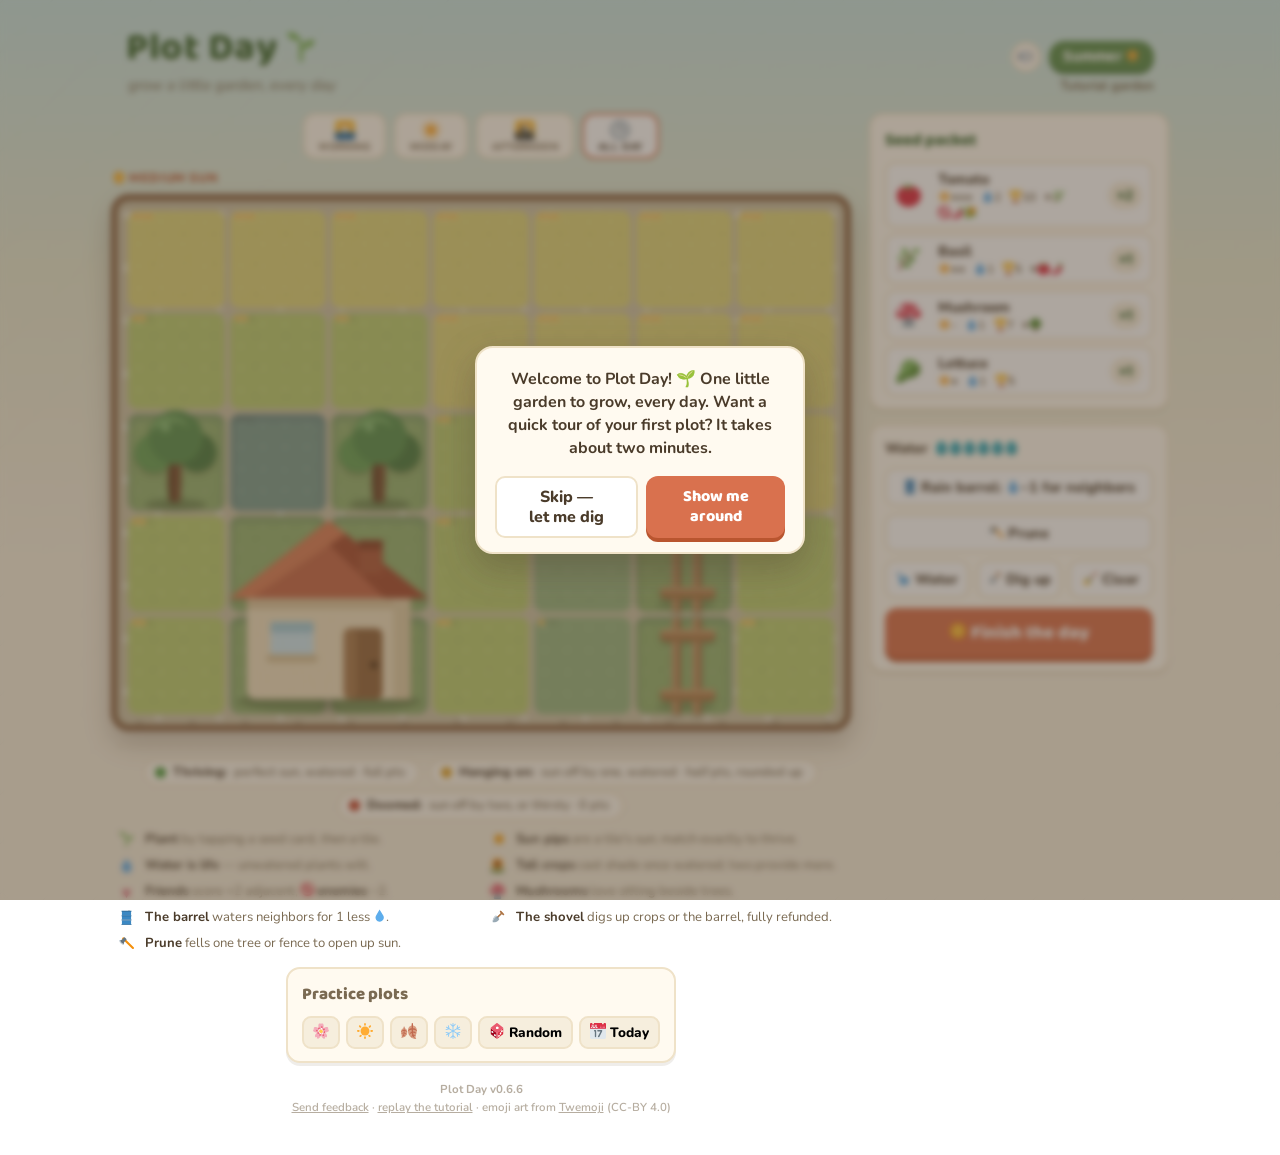
==== index.html @ 3bf8f383 "Running tally on the sun line, X closes results, honest arc label (v0.6.6) The tally chip speaks the" ====
<!DOCTYPE html>
<html lang="en">
<head>
<meta charset="UTF-8">
<meta name="viewport" content="width=device-width, initial-scale=1.0">
<title>Plot Day — a tiny daily garden puzzle</title>
<meta name="theme-color" content="#5d8f4e">
<link rel="manifest" href="manifest.webmanifest">
<link rel="icon" type="image/png" href="assets/icon-192.png">
<link rel="apple-touch-icon" href="assets/icon-192.png">
<link rel="preconnect" href="https://fonts.googleapis.com">
<link rel="preconnect" href="https://fonts.gstatic.com" crossorigin>
<link href="https://fonts.googleapis.com/css2?family=Baloo+2:wght@500;600;700;800&family=Nunito:ital,wght@0,400;0,600;0,700;0,800;1,400&display=swap" rel="stylesheet">
<link rel="stylesheet" href="style.css">
</head>
<body>

<header class="masthead">
  <div class="title-block">
    <h1>Plot&nbsp;Day <img class="em em-lg" src="assets/emoji/1f331.svg" alt=""></h1>
    <p class="tagline">grow a little garden, every day</p>
  </div>
  <div class="day-block">
    <div class="day-row">
      <button id="mute-btn" class="mute-btn" type="button"></button>
      <span id="season-badge" class="season-badge"></span>
    </div>
    <span id="day-label" class="day-label"></span>
  </div>
</header>

<main class="layout">

  <!-- ============ BOARD ============ -->
  <section class="board-wrap" id="board-wrap">
    <div class="sun-arc">
      <button class="phase-btn" data-view="am"   title="Morning sun (from the east)"><img class="em" src="assets/emoji/1f305.svg" alt=""><small>morning</small></button>
      <button class="phase-btn" data-view="noon" title="Midday sun (overhead)"><img class="em" src="assets/emoji/2600.svg" alt=""><small>midday</small></button>
      <button class="phase-btn" data-view="pm"   title="Afternoon sun (from the west)"><img class="em" src="assets/emoji/1f307.svg" alt=""><small>afternoon</small></button>
      <button class="phase-btn is-active" data-view="day" title="Total sun hours"><img class="em" src="assets/emoji/1f552.svg" alt=""><small>all day</small></button>
    </div>
    <div class="board-meta">
      <p class="arc-label" id="arc-label"></p>
      <span class="tally-chip" id="tally-chip" hidden></span>
    </div>
    <div id="board" class="board" data-view="day"></div>
  </section>

  <!-- ============ SIDEBAR (desktop) / BOTTOM DOCK (mobile) ============ -->
  <aside class="sidebar">

    <div class="panel packet-panel">
      <h2>Seed packet</h2>
      <div id="packet" class="packet"></div>
    </div>

    <div class="panel tools-panel">
      <div class="water-meter">
        <span class="water-label"><span class="short-label"><img class="em" src="assets/emoji/1f4a7.svg" alt=""></span><span class="long-label">Water</span></span>
        <span class="water-count" id="water-count"></span>
        <div class="water-pips" id="water-pips"></div>
      </div>
      <button id="tool-barrel" class="tool-btn barrel-btn" title="Place the rain barrel on an empty tile.&#10;Adjacent plants cost 1 less water: cheap crops drink free.&#10;One per garden.">🛢️</button>
      <button id="tool-prune" class="tool-btn barrel-btn" title="Fell one tree or fence segment to open up sun.&#10;A felled tree is lost mushroom real estate.&#10;Once per garden. Clear regrows it.">🪓</button>
      <div class="tool-row">
        <button id="tool-water" class="tool-btn" title="Water a planted crop.&#10;Costs its 💧 number."><span class="tool-face"><img class="em" src="assets/emoji/watering-can.svg" alt=""><span class="long-label"> Water</span></span><small class="dock-label">water</small></button>
        <button id="tool-shovel" class="tool-btn" title="Dig up a crop or the rain barrel.&#10;Everything is refunded."><span class="tool-face"><img class="em" src="assets/emoji/shovel.svg" alt=""><span class="long-label"> Dig up</span></span><small class="dock-label">dig</small></button>
        <button id="tool-reset" class="tool-btn" title="Clear the whole garden and start this board over.&#10;Everything is refunded."><span class="tool-face"><img class="em" src="assets/emoji/1f9f9.svg" alt=""><span class="long-label"> Clear</span></span><small class="dock-label">clear</small></button>
      </div>
      <button id="finish-btn" class="finish-btn"><span class="long-label"><img class="em" src="assets/emoji/1f31e.svg" alt=""> </span>Finish<span class="long-label"> the day</span></button>
    </div>

  </aside>

  <div class="field-notes">
      <div class="status-row">
        <span class="status-chip"><span class="ring ring-thrive"></span><strong>Thriving:</strong><em>perfect sun, watered · full pts</em></span>
        <span class="status-chip"><span class="ring ring-ok"></span><strong>Hanging on:</strong><em>sun off by one, watered · half pts, rounded up</em></span>
        <span class="status-chip"><span class="ring ring-dead"></span><strong>Doomed:</strong><em>sun off by two, or thirsty · 0 pts</em></span>
      </div>
      <ul class="guide">
        <li><img class="gi" src="assets/emoji/1f331.svg" alt=""><span><strong>Plant</strong> by tapping a seed card, then a tile.</span></li>
        <li><span class="gi gi-pip"></span><span><strong>Sun pips</strong> are a tile's sun; match exactly to thrive.</span></li>
        <li><img class="gi" src="assets/emoji/1f4a7.svg" alt=""><span><strong>Water is life</strong> — unwatered plants wilt.</span></li>
        <li><img class="gi" src="assets/emoji/1f33b.svg" alt=""><span><strong>Tall crops</strong> cast shade once watered; two provide more.</span></li>
        <li><span class="gi gi-heart">♥</span><span><strong>Friends</strong> score +2 adjacent; <img class="em" src="assets/emoji/1f6ab.svg" alt="no"> <strong>enemies</strong> −2.</span></li>
        <li><img class="gi" src="assets/emoji/1f344.svg" alt=""><span><strong>Mushrooms</strong> love sitting beside trees.</span></li>
        <li><img class="gi" src="assets/emoji/1f6e2.svg" alt=""><span><strong>The barrel</strong> waters neighbors for 1 less <img class="em" src="assets/emoji/1f4a7.svg" alt="water">.</span></li>
        <li><img class="gi" src="assets/emoji/shovel.svg" alt=""><span><strong>The shovel</strong> digs up crops or the barrel, fully refunded.</span></li>
        <li><img class="gi" src="assets/emoji/1fa93.svg" alt=""><span><strong>Prune</strong> fells one tree or fence to open up sun.</span></li>
      </ul>
    </div>

    <div class="panel dev-panel">
      <h2>Practice plots</h2>
      <div class="dev-row">
        <button class="dev-btn" data-season="spring"><img class="em" src="assets/emoji/1f338.svg" alt="spring"></button>
        <button class="dev-btn" data-season="summer"><img class="em" src="assets/emoji/2600.svg" alt="summer"></button>
        <button class="dev-btn" data-season="fall"><img class="em" src="assets/emoji/1f342.svg" alt="fall"></button>
        <button class="dev-btn" data-season="winter"><img class="em" src="assets/emoji/2744.svg" alt="winter"></button>
        <button class="dev-btn" id="random-btn"><img class="em" src="assets/emoji/1f3b2.svg" alt=""> Random</button>
        <button class="dev-btn" id="today-btn"><img class="em" src="assets/emoji/1f4c5.svg" alt=""> Today</button>
      </div>
    </div>

    <footer class="footer">
      <p class="version" id="version-line"></p>
      <p class="footnotes">
        <a href="mailto:diomed3@gmail.com?subject=Plot%20Day%20feedback">Send feedback</a>
        · <a href="#" id="tutorial-link">replay the tutorial</a>
        · emoji art from <a href="https://github.com/twitter/twemoji" target="_blank" rel="noopener">Twemoji</a> (CC-BY 4.0)
      </p>
    </footer>
</main>

<!-- ============ THEMED CONFIRM (replaces browser confirm) ============ -->
<div class="results-scrim" id="confirm-scrim" hidden>
  <div class="confirm-card">
    <p id="confirm-text"></p>
    <div class="confirm-actions">
      <button id="confirm-no" class="tool-btn">Never mind</button>
      <button id="confirm-yes" class="finish-btn">Do it</button>
    </div>
  </div>
</div>

<!-- ============ RESULTS ============ -->
<div class="results-scrim" id="results-scrim" hidden>
  <div class="results-card">
    <button id="results-x" class="results-x" type="button" title="Back to the garden">✕</button>
    <h2 id="results-title">Day's end <img class="em" src="assets/emoji/1f319.svg" alt=""></h2>
    <div class="score-line">
      <div class="big-score">
        <span id="final-score">0</span><small>points</small>
        <div class="skill-hero" id="skill-line"></div>
      </div>
      <div class="par-score">
        <div class="ladder-row">Gold <span id="gold-score">0</span></div>
        <div class="ladder-row">Par <span id="par-score">0</span> <span id="par-verdict"></span></div>
      </div>
    </div>
    <div id="ribbon-line" class="ribbon-line" hidden></div>
    <div id="results-tally" class="results-tally"></div>
    <div id="streak-line" class="results-tally" hidden></div>
    <p class="par-hint">Par is plain sun-greedy play. Gold is the best our bot gardener found after tinkering all morning. Match it and you've solved the day; beat it and you're better than the bot.</p>
    <div class="share-text">
      <div id="share-head" class="share-head"></div>
      <div id="share-grid" class="share-grid"></div>
    </div>
    <div class="results-actions">
      <button id="share-btn" class="finish-btn" hidden><img class="em" src="assets/emoji/1f331.svg" alt=""> Share result</button>
      <button id="copy-btn" class="finish-btn"><img class="em" src="assets/emoji/1f4cb.svg" alt=""> Copy result</button>
      <button id="bot-btn" class="tool-btn" disabled><img class="em" src="assets/emoji/1f916.svg" alt=""> See the bot's garden</button>
      <button id="replay-btn" class="tool-btn" hidden><img class="em" src="assets/emoji/1f501.svg" alt=""> Replay this board (practice)</button>
      <button id="today-return-btn" class="tool-btn" hidden><img class="em" src="assets/emoji/1f4c5.svg" alt=""> Back to today's plot</button>
      <button id="again-btn" class="tool-btn"><img class="em" src="assets/emoji/1f3b2.svg" alt=""> Another plot</button>
    </div>
  </div>
</div>

<button class="bot-banner" id="bot-banner" hidden></button>

<!-- ============ TUTORIAL CALLOUT (anchored beside its target) ============ -->
<div class="tutor-pop" id="tutor-pop" hidden>
  <p id="tutor-text"></p>
  <button id="tutor-next" type="button" hidden>Got it ✓</button>
  <div class="tutor-foot">
    <span class="tutor-count" id="tutor-count"></span>
    <button id="tutor-skip" type="button">skip the tutorial</button>
  </div>
</div>


<script src="game.js"></script>
</body>
</html>
---- style.css ----
/* ============================================================
   Plot Day — cozy storybook garden
   ============================================================ */

:root {
  --paper: #f6eedd;
  --paper-deep: #efe2c8;
  --ink: #4a3b2a;
  --ink-soft: #7a6a52;
  --leaf: #5d8f4e;
  --leaf-deep: #3f6b35;
  --terracotta: #d9714e;
  --terracotta-deep: #b9552f;
  --sky-day: #cfe6f5;
  --soil: #b58963;
  --soil-deep: #93673f;
  --sun-3: #e0d77c;
  --sun-2: #bdcf74;
  --sun-1: #9ab884;
  --sun-0: #7e9f92;
  --grass-under: #97b573;
  --shade-veil: rgba(54, 76, 128, .42);
  --card: #fffaf0;
  --thrive: #4e9b3f;
  --ok: #e0a52e;
  --dead: #c4452e;
  --radius: 14px;
}

* { box-sizing: border-box; }

body {
  margin: 0;
  font-family: "Nunito", sans-serif;
  color: var(--ink);
  background:
    repeating-linear-gradient(-45deg, transparent 0 34px, rgba(122, 106, 82, .03) 34px 35px),
    linear-gradient(180deg, #c8e4e2 0%, #e6e7d0 30%, #f6eedd 62%);
  background-attachment: fixed;
  min-height: 100vh;
}

h1, h2, .big-score, .finish-btn, .season-badge {
  font-family: "Baloo 2", cursive;
}

/* ---------- masthead ---------- */
.masthead {
  display: flex;
  align-items: flex-end;
  justify-content: space-between;
  gap: 16px;
  padding: 18px 26px 10px;
  max-width: 1080px;
  margin: 0 auto;
}
.masthead h1 {
  margin: 0;
  font-size: 2.4rem;
  font-weight: 800;
  letter-spacing: .5px;
  color: var(--leaf-deep);
  text-shadow: 0 2px 0 rgba(255,255,255,.7);
}
/* bundled Twemoji UI icons */
.em {
  width: 1em;
  height: 1em;
  vertical-align: -.125em;
  display: inline-block;
}
.masthead .em-lg { width: 1.9rem; height: 1.9rem; vertical-align: -.2rem; }
.phase-btn .em { width: 1.25rem; height: 1.25rem; }
.dev-btn .em { width: 1rem; height: 1rem; }
.seed-stats .em { width: .82rem; height: .82rem; vertical-align: -.14rem; }
.drop-badge .em { width: .9em; height: .9em; vertical-align: 0; }
.results-tally .em, .par-score .em { width: .95em; height: .95em; }
.season-badge .em { width: .95em; height: .95em; }
.tagline {
  margin: -4px 0 0 2px;
  color: var(--ink-soft);
  font-style: italic;
  font-size: .95rem;
}
.day-block { text-align: right; display: flex; flex-direction: column; gap: 4px; align-items: flex-end; }
.day-row { display: flex; align-items: center; gap: 8px; }
.mute-btn {
  width: 30px;
  height: 30px;
  padding: 0;
  border-radius: 50%;
  background: var(--card);
  border: 2px solid var(--paper-deep);
  cursor: pointer;
  display: flex;
  align-items: center;
  justify-content: center;
}
.mute-btn:hover { border-color: var(--terracotta); }
.mute-btn .em { width: .95rem; height: .95rem; vertical-align: 0; }
.season-badge {
  display: inline-block;
  background: var(--leaf);
  color: #fff;
  padding: 3px 14px;
  border-radius: 999px;
  font-weight: 700;
  font-size: 1rem;
  box-shadow: 0 2px 0 var(--leaf-deep);
}
.season-badge.winter { background: #5b87b8; box-shadow: 0 2px 0 #3c618c; }
.season-badge.fall   { background: #c07a35; box-shadow: 0 2px 0 #96581d; }
.season-badge.spring { background: #c96a8d; box-shadow: 0 2px 0 #a14a6d; }
.day-label { color: var(--ink-soft); font-weight: 700; font-size: .85rem; }

/* ---------- layout ---------- */
.layout {
  display: grid;
  grid-template-columns: minmax(0, 1fr) 300px;
  gap: 0 18px;
  max-width: 1110px;
  margin: 0 auto;
  padding: 8px 26px 40px;
}
.board-wrap, .field-notes, .dev-panel { grid-column: 1; }
.sidebar { grid-column: 2; grid-row: 1 / span 3; }
.dev-panel { margin-top: 14px; justify-self: center; }

/* ---------- sun arc / phase buttons ---------- */
.sun-arc {
  display: flex;
  gap: 8px;
  justify-content: center;
  margin-bottom: 10px;
}
.phase-btn {
  font-family: "Nunito", sans-serif;
  font-size: 1.15rem;
  display: flex; flex-direction: column; align-items: center; gap: 0;
  background: var(--card);
  border: 2px solid var(--paper-deep);
  border-radius: 12px;
  padding: 5px 14px 3px;
  cursor: pointer;
  color: var(--ink-soft);
  transition: transform .12s, border-color .12s;
}
.phase-btn small { font-size: .62rem; font-weight: 800; letter-spacing: .04em; text-transform: uppercase; }
.phase-btn:hover { transform: translateY(-2px); }
.phase-btn.is-active { border-color: var(--terracotta); color: var(--ink); background: #fff; }

/* ---------- board ---------- */
.board-wrap { min-width: 0; }
.board {
  position: relative;
  display: grid;
  gap: 5px;
  background:
    radial-gradient(circle at 22% 28%, rgba(255, 255, 255, .45) 0 4px, transparent 5px),
    radial-gradient(circle at 68% 64%, rgba(255, 255, 255, .35) 0 3px, transparent 4px),
    radial-gradient(circle at 42% 82%, rgba(122, 104, 78, .22) 0 4px, transparent 5px),
    #cfc5aa;
  background-size: 47px 53px, 61px 41px, 53px 67px, auto;
  border: 6px solid #8a6242;
  border-radius: 18px;
  padding: 11px;
  box-shadow: 0 12px 26px rgba(74, 59, 42, .28), inset 0 2px 6px rgba(74, 59, 42, .25);
}
/* gouache grain wash unifying the whole board */
.board::after {
  content: "";
  position: absolute;
  inset: 0;
  border-radius: 12px;
  pointer-events: none;
  opacity: .55;
  background-image: url("data:image/svg+xml;utf8,<svg xmlns='http://www.w3.org/2000/svg' width='140' height='140'><filter id='n'><feTurbulence type='fractalNoise' baseFrequency='0.75' numOctaves='2'/><feColorMatrix type='matrix' values='0 0 0 0 0.33 0 0 0 0 0.28 0 0 0 0 0.16 0 0 0 0.07 0'/></filter><rect width='140' height='140' filter='url(%23n)'/></svg>");
}

.board.winter {
  --sun-3: #f3eedb;
  --sun-2: #dfe5d3;
  --sun-1: #c4d6d3;
  --sun-0: #a9c2ca;
  --grass-under: #c2d0d3;
  background:
    radial-gradient(circle at 22% 28%, rgba(255, 255, 255, .5) 0 4px, transparent 5px),
    radial-gradient(circle at 68% 64%, rgba(255, 255, 255, .4) 0 3px, transparent 4px),
    radial-gradient(circle at 42% 82%, rgba(96, 112, 122, .2) 0 4px, transparent 5px),
    #b9c3c4;
  background-size: 47px 53px, 61px 41px, 53px 67px, auto;
}

/* illustrated structures drawn over the grid */
.scene {
  position: absolute;
  inset: 10px;
  display: grid;
  gap: 4px;
  pointer-events: none;
  /* no z-index: it would isolate blending — DOM order already paints it above */
}
.scene .structure { position: relative; }
.scene .structure svg {
  position: absolute;
  inset: 0;
  width: 100%;
  height: 100%;
  filter: drop-shadow(0 3px 2px rgba(58, 45, 25, .28));
}
.scene .s-tree svg { inset: -14% -10% -2% -10%; width: 120%; height: 116%; }
.scene .s-house svg { inset: -8% -4% 0 -4%; width: 108%; height: 108%; }

.tile {
  position: relative;
  aspect-ratio: 1;
  border-radius: 9px;
  display: flex;
  align-items: center;
  justify-content: center;
  font-size: clamp(1.1rem, 5.5vw, 1.9rem);
  cursor: pointer;
  user-select: none;
  transition: transform .1s ease, box-shadow .1s ease;
}
.tile {
  background-image:
    radial-gradient(rgba(255, 255, 255, .14) 11%, transparent 12%),
    radial-gradient(rgba(46, 70, 30, .07) 9%, transparent 10%);
  background-size: 22px 22px, 30px 30px;
  background-position: 0 0, 11px 8px;
}
.tile[data-sun="3"] { background-color: var(--sun-3); }
.tile[data-sun="2"] { background-color: var(--sun-2); }
.tile[data-sun="1"] { background-color: var(--sun-1); }
.tile[data-sun="0"] { background-color: var(--sun-0); box-shadow: inset 0 3px 8px rgba(38, 64, 84, .28); }
.tile[data-sun="0"].status-thrive { box-shadow: inset 0 3px 8px rgba(38, 64, 84, .28), inset 0 0 0 3px var(--thrive); }
.tile[data-sun="0"].status-ok { box-shadow: inset 0 3px 8px rgba(38, 64, 84, .28), inset 0 0 0 3px var(--ok); }
.tile[data-sun="0"].status-dead { box-shadow: inset 0 3px 8px rgba(38, 64, 84, .28), inset 0 0 0 3px var(--dead); }

.tile.obstacle { cursor: default; background-color: var(--grass-under); }

/* tilled soil bed under planted crops */
.tile.tilled::before {
  content: "";
  position: absolute;
  inset: 30% 18% 12% 18%;
  background: radial-gradient(ellipse at 50% 42%, #9a6c44 0%, #855833 70%, #744c2a 100%);
  border-radius: 50%;
  box-shadow: inset 0 2px 3px rgba(0, 0, 0, .25), 0 1px 0 rgba(255, 255, 255, .25);
}
.board.winter .tile.tilled::before {
  background: radial-gradient(ellipse at 50% 42%, #7d6850 0%, #6a563f 70%, #594832 100%);
}

.tile > .barrel-art {
  position: relative;
  z-index: 1;
  width: 76%;
  height: 76%;
  filter: drop-shadow(0 2px 1px rgba(0, 0, 0, .25));
}

/* watercolor sprites: multiply makes the white paper vanish into the board */
.crop-art {
  position: relative;
  z-index: 1;
  width: 100%;
  height: 100%;
  object-fit: contain;
  mix-blend-mode: multiply;
  filter: brightness(1.07) contrast(1.05);
  pointer-events: none;
  animation: pop .25s ease;
  transform-origin: bottom center;
}
.tile .crop-art.tall-art {
  position: absolute;
  bottom: 0;
  left: 50%;
  width: auto;
  max-width: none;
  height: 140%;
  transform: translateX(-50%);
  animation: none;
  z-index: 2;
}
.tile.has-art::before { opacity: .35; } /* the art brings its own soil mound */
.tile.status-ok .crop-art { filter: brightness(1.07) contrast(1.05) saturate(.72); }
.tile.status-dead .crop-art { filter: brightness(1.07) contrast(1.05) grayscale(.85) brightness(.85) sepia(.3); }
.board.resolved .tile.status-thrive .crop-art { animation: sway 2.4s ease-in-out infinite; }
.board.resolved .tile.status-thrive .crop-art.tall-art { animation: none; }
.pips { z-index: 3; }
.crop-art[src*="Corn"] { clip-path: inset(0 0 7% 0); } /* source has an artifact bar */

/* gouache SVG crop sprites */
.crop-svg {
  position: relative;
  z-index: 1;
  width: 88%;
  height: 88%;
  display: flex;
  align-items: flex-end;
  justify-content: center;
  pointer-events: none;
  animation: pop .25s ease;
  transform-origin: bottom center;
  filter: drop-shadow(0 2px 1.5px rgba(46, 62, 33, .25));
}
.crop-svg svg {
  width: 100%;
  height: 100%;
  overflow: visible;
  transform: scale(1.32);
  transform-origin: 50% 86%;
}
.crop-svg.flip svg { transform: scale(1.32) scaleX(-1); }
.crop-svg.tallc svg { transform: scale(1.12); transform-origin: 50% 92%; }
.crop-svg.tallc.flip svg { transform: scale(1.12) scaleX(-1); }
.crop-svg.tallc {
  position: absolute;
  bottom: 2%;
  left: 50%;
  width: 82%;
  height: 122%;
  transform: translateX(-50%);
  animation: none;
  z-index: 2;
}
.tile.status-ok .crop-svg { filter: drop-shadow(0 2px 1.5px rgba(46,62,33,.25)) saturate(.7) brightness(.97); }
.tile.status-dead .crop-svg { filter: drop-shadow(0 1px 1px rgba(46,62,33,.2)) grayscale(.85) brightness(.82) sepia(.3); }
.board.resolved .tile.status-thrive .crop-svg { animation: sway 2.4s ease-in-out infinite; }
.board.resolved .tile.status-thrive .crop-svg.tallc { animation: none; }
.crop-art.flip { transform: scaleX(-1); }
.crop-art.tall-art.flip { transform: translateX(-50%) scaleX(-1); }
.scene .structure.flip img { transform: scaleX(-1); }
.scene .structure.gflipx svg { transform: scaleX(-1); }
.scene .structure.gflipy svg { transform: scaleY(-1); }

.scene .structure img {
  position: absolute;
  inset: -6%;
  width: 112%;
  height: 112%;
  object-fit: contain;
  mix-blend-mode: multiply;
  filter: brightness(1.07) contrast(1.05);
}
.scene .s-tree img { inset: -16% -12% -4% -12%; width: 124%; height: 120%; }
.scene .s-house img { inset: -10% -8% -2% -8%; width: 116%; height: 112%; }

.tile:not(.obstacle):hover { transform: translateY(-2px); box-shadow: 0 4px 8px rgba(0,0,0,.18); z-index: 2; }

/* sun pips */
.pips {
  position: absolute;
  top: 3px; left: 5px;
  display: flex; gap: 2px;
  pointer-events: none;
}
.pip {
  width: 5px; height: 5px;
  border-radius: 50%;
  background: #f5a623;
  box-shadow: 0 0 0 1px rgba(255,255,255,.6);
}
.pip.off { background: rgba(74,59,42,.18); box-shadow: none; }

/* ghost shade: what watering the placed talls would add */
.tile .gveil {
  position: absolute;
  inset: 0;
  border-radius: 9px;
  opacity: 0;
  pointer-events: none;
  background: repeating-linear-gradient(45deg, rgba(58, 76, 105, .32) 0 5px, transparent 5px 11px);
  transition: opacity .18s;
}
.board[data-view="day"]  .tile.ghost-any  .gveil { opacity: .45; }
.board[data-view="am"]   .tile.ghost-am   .gveil { opacity: .6; }
.board[data-view="noon"] .tile.ghost-noon .gveil { opacity: .6; }
.board[data-view="pm"]   .tile.ghost-pm   .gveil { opacity: .6; }

/* phase-view shade veil */
.tile .veil {
  position: absolute; inset: 0;
  border-radius: 9px;
  background: var(--shade-veil);
  opacity: 0;
  transition: opacity .18s;
  pointer-events: none;
}
.board[data-view="am"]   .tile.shade-am   .veil,
.board[data-view="noon"] .tile.shade-noon .veil,
.board[data-view="pm"]   .tile.shade-pm   .veil { opacity: 1; }
.board:not([data-view="day"]) .pips { opacity: .25; }

/* plant on tile */
.tile .crop {
  position: relative;
  z-index: 1;
  line-height: 1;
  animation: pop .25s ease;
  filter: drop-shadow(0 2px 1px rgba(0,0,0,.2));
}
@keyframes pop {
  0% { transform: scale(.3); }
  70% { transform: scale(1.15); }
  100% { transform: scale(1); }
}
.tile .drop-badge {
  position: absolute;
  bottom: 2px; right: 4px;
  font-size: .65em;
  z-index: 2;
}
.tile .zone-badge {
  position: absolute;
  top: 2px; right: 3px;
  font-family: "Nunito", sans-serif;
  font-size: .52em;
  font-weight: 800;
  line-height: 1.4;
  color: #fff;
  background: #2fa3b5;
  border-radius: 7px;
  padding: 0 4px;
  z-index: 2;
  pointer-events: none;
}
.tile .zone-badge.missed { background: #b9b1a0; }
.tile .friend-badge {
  position: absolute;
  bottom: 2px; left: 3px;
  font-family: "Nunito", sans-serif;
  font-size: .52em;
  font-weight: 800;
  line-height: 1.4;
  color: #fff;
  background: #d4566f;
  border-radius: 7px;
  padding: 0 4px;
  z-index: 2;
  pointer-events: none;
}
.tile .friend-badge.foe { background: #8c5a4f; }
.tile .friend-badge.ghost {
  background: rgba(255, 255, 255, .65);
  color: #d4566f;
  border: 1.5px dashed #d4566f;
  padding: 0 3px;
}
.tile .friend-badge.ghost.foe { color: #8c5a4f; border-color: #8c5a4f; }

/* live point worth of each plant — solid = watered, ghost = if watered */
.tile .pts-badge {
  position: absolute;
  bottom: 2px;
  left: 50%;
  transform: translateX(-50%);
  font-family: "Baloo 2", cursive;
  font-weight: 700;
  font-size: .58em;
  line-height: 1.35;
  color: #ffeebe;
  background: rgba(58, 45, 25, .8);
  border-radius: 8px;
  padding: 0 5.5px;
  z-index: 2;
  pointer-events: none;
}
.tile .pts-badge.ghost {
  background: rgba(58, 45, 25, .38);
  border: 1.5px dashed rgba(58, 45, 25, .55);
  color: #fff8e2;
}
.tile .pts-badge.zero { background: rgba(146, 50, 30, .85); }
/* after Finish, the garden is for admiring, not auditing */
.board.resolved .pts-badge { display: none; }

.bot-banner {
  position: fixed;
  top: 12px;
  left: 50%;
  transform: translateX(-50%);
  z-index: 20;
  font-family: "Baloo 2", cursive;
  font-weight: 700;
  font-size: 1rem;
  background: #4a3b2a;
  color: #fff;
  border: none;
  border-radius: 999px;
  padding: 10px 22px;
  cursor: pointer;
  box-shadow: 0 6px 18px rgba(0, 0, 0, .35);
}
.bot-banner[hidden] { display: none; }

/* projected-status ring */
.tile.status-thrive { box-shadow: inset 0 0 0 3px var(--thrive); }
.tile.status-ok     { box-shadow: inset 0 0 0 3px var(--ok); }
.tile.status-dead   { box-shadow: inset 0 0 0 3px var(--dead); }

/* resolved looks */
.board.resolved .tile { cursor: default; }
.board.resolved .tile.status-thrive .crop { animation: sway 2.4s ease-in-out infinite; transform-origin: bottom center; }
.board.resolved .tile.status-dead .crop { filter: grayscale(1) brightness(.75); }
@keyframes sway {
  0%, 100% { transform: rotate(-4deg); }
  50% { transform: rotate(5deg); }
}

.board-hint { color: var(--ink-soft); font-size: .85rem; text-align: center; margin: 10px 4px 0; }
/* sun line + running tally: two shoulders of one row (centered text and
   a right chip collide at phone width). Chip goes ghost while thirsty. */
.board-meta {
  display: flex;
  align-items: center;
  justify-content: space-between;
  gap: 8px;
  margin: 0 2px 8px;
}
.board-meta .arc-label { text-align: left; margin: 0; }
.tally-chip {
  flex: 0 0 auto;
  font-size: .78rem;
  font-weight: 800;
  color: #fff;
  background: rgba(58, 45, 25, .8);
  border: 1.5px solid transparent;
  border-radius: 999px;
  padding: 2px 9px;
}
.tally-chip .em { width: .82rem; height: .82rem; }
.tally-chip.ghost {
  background: rgba(255, 255, 255, .65);
  color: var(--ink);
  border: 1.5px dashed var(--ink-soft);
}
.tally-chip[hidden] { display: none; }
.arc-label {
  text-align: center;
  margin: 0 0 8px;
  font-size: .78rem;
  font-weight: 800;
  letter-spacing: .05em;
  text-transform: uppercase;
  color: var(--terracotta-deep);
}
.par-hint { font-size: .78rem; color: var(--ink-soft); margin: 0 0 10px; }

/* ---------- sidebar panels ---------- */
.panel {
  background: var(--card);
  border: 2px solid var(--paper-deep);
  border-radius: var(--radius);
  padding: 12px 14px;
  margin-bottom: 14px;
  box-shadow: 0 3px 0 rgba(122, 106, 82, .12);
}
.panel h2 {
  margin: 0 0 8px;
  font-size: 1.05rem;
  font-weight: 800;
  color: var(--leaf-deep);
}

/* seed packet */
.packet { display: flex; flex-direction: column; gap: 6px; }
.seed-card {
  display: grid;
  grid-template-columns: 34px 1fr auto;
  align-items: center;
  gap: 8px;
  width: 100%;
  text-align: left;
  background: #fff;
  border: 2px solid var(--paper-deep);
  border-radius: 10px;
  padding: 5px 9px;
  cursor: pointer;
  font-family: "Nunito", sans-serif;
  color: var(--ink);
  transition: transform .1s, border-color .1s;
}
.seed-card:hover:not(:disabled) { transform: translateX(3px); }
.seed-card.is-selected { border-color: var(--terracotta); background: #fff3ea; }
.seed-card:disabled { opacity: .4; cursor: default; }
.seed-emoji { font-size: 1.5rem; line-height: 1; }
.eimg-card { width: 1.55rem; height: 1.55rem; display: block; }
.tile img.crop {
  width: 52%;
  height: 52%;
  object-fit: contain;
  margin-top: 10%;
}
.seed-name { font-weight: 800; font-size: .9rem; display: block; }
.seed-stats {
  font-size: .72rem;
  color: var(--ink-soft);
  font-weight: 700;
  letter-spacing: .02em;
  display: flex;
  flex-wrap: wrap;
  gap: 0 8px;
}
.seed-stats > span { white-space: nowrap; }
.seed-qty {
  font-family: "Baloo 2", cursive;
  font-weight: 700;
  font-size: 1rem;
  color: var(--leaf-deep);
  background: var(--paper);
  padding: 1px 9px;
  border-radius: 999px;
}

/* water + tools */
.water-meter { display: flex; align-items: center; gap: 8px; margin-bottom: 10px; }
.water-label { font-weight: 800; font-size: .9rem; white-space: nowrap; }
.short-label { display: none; }
.water-count { display: none; font-weight: 800; }
.water-pips { display: flex; gap: 3px; flex-wrap: wrap; }
.wpip {
  width: 11px; height: 14px;
  background: #35aebf;
  border-radius: 50% 50% 50% 50% / 62% 62% 38% 38%;
  box-shadow: inset -2px -2px 0 rgba(0,0,0,.12);
}
.wpip.spent { background: #d8d2c2; box-shadow: none; }

.barrel-btn { width: 100%; margin-bottom: 8px; font-size: .85rem; }
.barrel-btn:disabled { opacity: .45; cursor: default; transform: none; }
.tool-row { display: flex; gap: 8px; margin-bottom: 10px; }
.tool-btn {
  flex: 1;
  white-space: nowrap;
  font-family: "Nunito", sans-serif;
  font-weight: 800;
  font-size: .9rem;
  color: var(--ink);
  background: #fff;
  border: 2px solid var(--paper-deep);
  border-radius: 10px;
  padding: 7px 8px;
  cursor: pointer;
  transition: transform .1s, border-color .1s;
}
.tool-btn:hover { transform: translateY(-2px); }
.tool-btn.is-selected { border-color: var(--terracotta); background: #fff3ea; }
.dock-label { display: none; } /* mobile dock only: tiny label under the tool icon */

.finish-btn {
  width: 100%;
  font-size: 1.15rem;
  font-weight: 800;
  color: #fff;
  background: var(--terracotta);
  border: none;
  border-radius: 12px;
  padding: 10px;
  cursor: pointer;
  box-shadow: 0 4px 0 var(--terracotta-deep);
  transition: transform .1s, box-shadow .1s;
}
.finish-btn:hover { transform: translateY(-2px); box-shadow: 0 6px 0 var(--terracotta-deep); }
.finish-btn:active { transform: translateY(2px); box-shadow: 0 1px 0 var(--terracotta-deep); }

/* field notes (under the board) */
.field-notes {
  margin: 14px 6px 0;
  padding-top: 12px;
  border-top: 2px dashed var(--paper-deep);
}
.status-row {
  display: flex;
  flex-wrap: wrap;
  justify-content: center;
  gap: 6px 10px;
  margin-bottom: 10px;
}
.status-chip {
  display: inline-flex;
  align-items: center;
  gap: 7px;
  background: var(--card);
  border: 2px solid var(--paper-deep);
  border-radius: 999px;
  padding: 4px 13px 4px 9px;
  /* fluid on phones so the longest chip (Hanging on) keeps to one line */
  font-size: clamp(.6rem, 2.8vw, .8rem);
  line-height: 1.2;
}
.status-chip strong { color: var(--ink); font-weight: 800; }
.status-chip em { font-style: normal; color: var(--ink-soft); font-weight: 600; }
.ring { width: 11px; height: 11px; border-radius: 50%; flex: 0 0 auto; }
.ring-thrive { background: var(--thrive); }
.ring-ok { background: var(--ok); }
.ring-dead { background: var(--dead); }
.guide {
  list-style: none;
  margin: 2px auto 0;
  padding: 0;
  max-width: 724px; /* wide enough that every rule stays on one line per column */
  display: grid;
  grid-template-columns: 1fr 1fr;
  gap: 7px 18px;
  text-align: left;
  font-size: .82rem;
  line-height: 1.45;
  color: var(--ink-soft);
}
.guide li {
  display: grid;
  grid-template-columns: 1.1rem 1fr;
  gap: 8px;
  align-items: start;
}
.guide strong { color: var(--ink); }
.guide .gi { width: .95rem; height: .95rem; margin-top: .16rem; }
.guide .gi-pip {
  width: .62rem; height: .62rem;
  margin: .3rem auto 0;
  border-radius: 50%;
  background: #f5a623;
  box-shadow: 0 0 0 1.5px rgba(255, 255, 255, .7), 0 1px 2px rgba(74, 59, 42, .25);
}
.guide .gi-heart {
  color: #d4566f;
  font-weight: 800;
  font-size: .95rem;
  line-height: 1.2;
  text-align: center;
}
/* two guide columns only when each rule fits on one line; below that,
   one comfortable column */
@media (max-width: 1100px) {
  .guide { grid-template-columns: 1fr; max-width: 480px; }
}
/* dev / practice */
.dev-panel h2 { color: var(--ink-soft); }
.footer { grid-column: 1; text-align: center; }
.version {
  font-size: .72rem;
  font-weight: 700;
  color: rgba(122, 106, 82, .55);
  margin: 4px 0 0;
}
.footnotes {
  font-size: .72rem;
  font-weight: 600;
  color: rgba(122, 106, 82, .55);
  margin: 2px 0 0;
}
.footnotes a { color: inherit; }
.dev-row { display: flex; gap: 6px; flex-wrap: wrap; }
.dev-btn {
  font-family: "Nunito", sans-serif;
  font-weight: 800;
  font-size: .85rem;
  background: var(--paper);
  border: 2px solid var(--paper-deep);
  border-radius: 9px;
  padding: 5px 9px;
  cursor: pointer;
}
.dev-btn:hover { border-color: var(--terracotta); }

/* ---------- mobile: bottom dock ---------- */
@media (max-width: 720px) {
  .masthead { padding: 12px 16px 4px; }
  .masthead h1 { font-size: 1.9rem; }
  .tagline { font-size: .8rem; }

  .layout {
    grid-template-columns: 1fr;
    padding: 6px 12px 215px; /* clear the fixed dock */
  }
  .board-wrap, .field-notes, .dev-panel, .sidebar { grid-column: auto; grid-row: auto; }
  .dev-panel { justify-self: stretch; }

  /* the sidebar becomes a fixed bottom dock: seed tray + action bar */
  .sidebar {
    position: fixed;
    left: 0; right: 0; bottom: 0;
    z-index: 5;
    background: var(--card);
    border-top: 3px solid var(--paper-deep);
    box-shadow: 0 -8px 22px rgba(74, 59, 42, .18);
    padding: 8px 10px calc(8px + env(safe-area-inset-bottom));
  }
  .sidebar .panel {
    margin: 0; padding: 0;
    background: none; border: none; box-shadow: none; border-radius: 0;
  }
  .packet-panel h2 { display: none; }

  /* horizontal seed tray */
  .packet {
    flex-direction: row;
    overflow-x: auto;
    gap: 7px;
    padding: 6px 2px 4px;
    -webkit-overflow-scrolling: touch;
  }
  .seed-card {
    flex: 0 0 auto;
    width: 96px;
    grid-template-columns: 1fr;
    justify-items: center;
    text-align: center;
    gap: 1px;
    padding: 6px 3px 5px;
    position: relative;
  }
  .seed-card:hover:not(:disabled) { transform: none; }
  .seed-emoji { font-size: 1.55rem; }
  .seed-name { font-size: .7rem; white-space: nowrap; }
  .seed-stats { font-size: .6rem; letter-spacing: 0; justify-content: center; gap: 0 5px; }
  .seed-qty {
    position: absolute;
    top: -7px; right: -5px;
    font-size: .78rem;
    padding: 0 7px;
    border: 2px solid var(--card);
  }

  /* action bar: water chip + barrel + tools + finish in one row */
  .tools-panel { display: flex; align-items: stretch; gap: 4px; margin-top: 8px; }
  .water-meter {
    margin: 0;
    gap: 3px;
    background: var(--paper);
    border-radius: 10px;
    padding: 0 6px;
    flex: 0 0 auto;
  }
  .water-pips { display: none; }
  .water-count { display: inline; }
  .long-label { display: none; }
  .short-label { display: inline; }
  .tool-row { display: contents; }
  .tool-btn { padding: 7px 11px; font-size: 1rem; }
  .barrel-btn { width: auto; margin: 0; font-size: 1rem; }
  /* icon-over-label dock buttons, echoing the sun-phase buttons;
     min-width 0 lets the row compress instead of pushing Finish offscreen */
  .tools-panel .tool-btn {
    display: flex; flex-direction: column; align-items: center; justify-content: center;
    gap: 1px; padding: 4px 4px 3px;
    min-width: 44px; /* short labels (DIG) match their siblings */
    flex: 0 0 auto; /* tools hug their content; Finish takes the rest */
  }
  .finish-btn { min-width: 0; }
  .tools-panel .dock-label {
    display: block;
    font-size: .52rem; font-weight: 800;
    letter-spacing: .03em; text-transform: uppercase;
    color: var(--ink-soft);
  }
  .finish-btn { flex: 1; width: auto; padding: 8px 6px; font-size: 1rem; }
}

/* ultra-narrow phones: the dock can't fit seven labeled buttons, so fall
   back to icon-only tools (must follow the dock rules above to win the
   cascade), and the status chips step down once more */
@media (max-width: 374px) {
  .tools-panel .dock-label { display: none; }
  .tools-panel .tool-btn { min-width: 0; }
}

/* ---------- guided tutorial ---------- */
/* anchored callout: the confirm-card's little sibling, pointing at one
   tile, seed card, or tool; positioned from JS (positionTutorPop) */
.tutor-pop {
  position: fixed;
  z-index: 30;
  width: min(242px, calc(100vw - 16px));
  background: var(--card);
  border: 2px solid var(--paper-deep);
  border-radius: 14px;
  padding: 10px 12px 6px;
  box-shadow: 0 12px 30px rgba(74, 59, 42, .32);
}
.tutor-pop[hidden] { display: none; }
.tutor-pop p {
  margin: 0;
  font-size: .86rem;
  font-weight: 700;
  line-height: 1.4;
  color: var(--ink);
}
.tutor-pop .em { width: .95em; height: .95em; }
.tutor-pop::after { /* arrow toward the target; --arrow-x set from JS */
  content: "";
  position: absolute;
  left: var(--arrow-x, 50%);
  top: -7px;
  width: 12px; height: 12px;
  background: var(--card);
  border-left: 2px solid var(--paper-deep);
  border-top: 2px solid var(--paper-deep);
  transform: translateX(-50%) rotate(45deg);
}
.tutor-pop.arrow-down::after { /* card sits above its target */
  top: auto; bottom: -7px;
  border-left: none; border-top: none;
  border-right: 2px solid var(--paper-deep);
  border-bottom: 2px solid var(--paper-deep);
}
.tutor-foot {
  display: flex;
  justify-content: space-between;
  align-items: center;
  margin-top: 5px;
}
.tutor-count {
  font-size: .62rem;
  font-weight: 800;
  letter-spacing: .04em;
  color: var(--ink-soft);
}
#tutor-skip {
  background: none;
  border: none;
  padding: 2px 0;
  font: inherit;
  font-size: .68rem;
  font-weight: 700;
  color: var(--ink-soft);
  text-decoration: underline;
  cursor: pointer;
}
#tutor-skip:hover { color: var(--terracotta-deep); }
#tutor-next { /* "Got it" on look-only steps: a small finish-btn cousin */
  display: block;
  width: 100%;
  margin-top: 8px;
  font-family: "Baloo 2", cursive;
  font-weight: 700;
  font-size: .9rem;
  color: #fff;
  background: var(--terracotta);
  border: none;
  border-radius: 10px;
  padding: 7px 10px;
  cursor: pointer;
  box-shadow: 0 2px 0 var(--terracotta-deep);
}
#tutor-next:hover { background: var(--terracotta-deep); }
#tutor-next[hidden] { display: none; }
.tutor-pop.nudge { animation: tutorNudge .3s; }
@keyframes tutorNudge {
  0%, 100% { transform: translateX(0); }
  25% { transform: translateX(-6px); }
  75% { transform: translateX(6px); }
}
/* the one element the current step wants tapped (no z-index: lifting a
   tile above the scene layer would hide fences and trees drawn over it) */
.tutor-target { animation: tutorPulse 1.3s ease-in-out infinite; }
@keyframes tutorPulse {
  0%, 100% { box-shadow: 0 0 0 3px var(--terracotta); }
  50% { box-shadow: 0 0 0 3px var(--terracotta), 0 0 16px 5px rgba(217, 113, 78, .55); }
}

/* the water count bumps whenever it changes, so the budget discovers
   itself even for players who skipped the tutorial */
.water-count.bump {
  display: inline-block; /* spans can't transform */
  animation: waterBump .5s ease;
}
@keyframes waterBump {
  0% { transform: scale(1); }
  35% { transform: scale(1.5); color: #2fa3b5; }
  100% { transform: scale(1); }
}

/* ---------- ribbons (horticulture-show awards on the results card) ---------- */
.ribbon-line {
  display: flex;
  align-items: center;
  justify-content: center;
  gap: 10px;
  margin: 4px 0 8px;
}
.ribbon-line[hidden] { display: none; }
.ribbon-svg {
  width: 46px;
  height: 46px;
  filter: drop-shadow(0 2px 3px rgba(0, 0, 0, .35));
  animation: ribbonPin .45s cubic-bezier(.2, 1.6, .4, 1);
}
@keyframes ribbonPin {
  0% { transform: scale(.2) rotate(-18deg); }
  100% { transform: scale(1) rotate(0); }
}
.ribbon-name {
  font-family: "Baloo 2", cursive;
  font-weight: 800;
  font-size: 1.2rem;
  color: #ffe9b8;
  text-shadow: 0 1px 0 rgba(0, 0, 0, .3);
}

/* ---------- results ---------- */
.results-scrim[hidden] { display: none; }
.results-scrim {
  position: fixed; inset: 0;
  background: rgba(74, 59, 42, .45);
  backdrop-filter: blur(3px);
  display: flex; align-items: center; justify-content: center;
  padding: 20px;
  z-index: 10;
}

/* themed confirm: a little garden-paper card, also the home of future
   tutorial pop-ups */
.confirm-card {
  background: var(--card);
  border: 2px solid var(--paper-deep);
  border-radius: 18px;
  padding: 20px 18px 14px;
  max-width: 330px;
  width: 100%;
  text-align: center;
  box-shadow: 0 14px 36px rgba(74, 59, 42, .35);
}
.confirm-card p {
  margin: 0 0 16px;
  font-weight: 700;
  color: var(--ink);
  line-height: 1.45;
}
.confirm-actions { display: flex; gap: 8px; }
.confirm-actions .tool-btn,
.confirm-actions .finish-btn {
  flex: 1; width: auto; font-size: 1rem; padding: 9px 8px;
  white-space: pre-line; /* labels carry their own line breaks so paired buttons match */
  line-height: 1.25;
}
/* the conventional exit, top corner; "Look at garden" retired in its favor */
.results-x {
  position: absolute;
  top: 10px;
  right: 12px;
  width: 32px;
  height: 32px;
  border-radius: 50%;
  border: 2px solid rgba(255, 240, 210, .25);
  background: rgba(255, 244, 222, .08);
  color: #efe6d2;
  font-size: 1rem;
  font-weight: 800;
  cursor: pointer;
  display: flex;
  align-items: center;
  justify-content: center;
}
.results-x:hover { border-color: rgba(255, 240, 210, .6); }

/* day's end: the card sinks into dusk */
.results-card {
  position: relative;
  background:
    radial-gradient(110% 60% at 85% -8%, rgba(255, 226, 158, .14) 0%, transparent 55%),
    linear-gradient(180deg, #2c3150 0%, #3a3a58 52%, #5e4450 86%, #6e4a48 100%);
  border: 3px solid rgba(255, 240, 210, .14);
  border-radius: 20px;
  padding: 22px 26px;
  max-width: 430px;
  width: 100%;
  max-height: 90vh;
  overflow: auto;
  box-shadow: 0 20px 50px rgba(10, 12, 28, .55);
  animation: rise .3s ease;
  color: #efe6d2;
}
@keyframes rise {
  from { transform: translateY(24px); opacity: 0; }
  to { transform: none; opacity: 1; }
}
.results-card h2 { margin: 0 0 12px; color: #f3e7c8; font-size: 1.5rem; }
.score-line {
  display: flex;
  align-items: flex-start;
  justify-content: space-between;
  gap: 16px;
  margin-bottom: 10px;
}
.big-score { font-size: 2.9rem; font-weight: 800; color: #ffb178; line-height: 1; }
.big-score small { font-size: .85rem; color: #bfb39b; margin-left: 6px; font-family: "Nunito", sans-serif; font-weight: 800; }
.skill-hero {
  font-size: 1.25rem;
  color: #ffd98a;
  margin-top: 8px;
  font-weight: 700;
}
.par-score {
  font-weight: 800;
  color: #bfb39b;
  text-align: right;
  font-size: .95rem;
  padding-top: .55rem;
}
.ladder-row { margin-bottom: 4px; white-space: nowrap; }
.ladder-row span { color: #efe6d2; }
.results-tally { font-size: .85rem; color: #cfc3aa; font-weight: 700; margin-bottom: 10px; }
.results-card .par-hint { color: #a99e88; }
.share-text {
  background: rgba(12, 14, 30, .35);
  border: 2px dashed rgba(255, 240, 210, .22);
  border-radius: 10px;
  padding: 10px 12px;
  font-size: .8rem;
  line-height: 1.5;
  overflow-x: hidden;
  margin: 0 0 12px;
  color: #efe6d2;
}
.share-head {
  font-family: ui-monospace, Consolas, monospace;
  white-space: pre-line;
  margin-bottom: 8px;
}
.share-grid { display: inline-flex; flex-direction: column; gap: 2px; }
.sg-row { display: flex; gap: 2px; }
.sg-row span {
  width: 1.35em;
  height: 1.35em;
  display: flex;
  align-items: center;
  justify-content: center;
  font-size: .95rem;
  line-height: 1;
}

.results-card .tool-btn {
  background: rgba(255, 244, 222, .08);
  border-color: rgba(255, 240, 210, .22);
  color: #efe6d2;
}
.results-card .tool-btn:disabled { opacity: .35; }
.results-actions { display: flex; flex-direction: column; gap: 8px; }
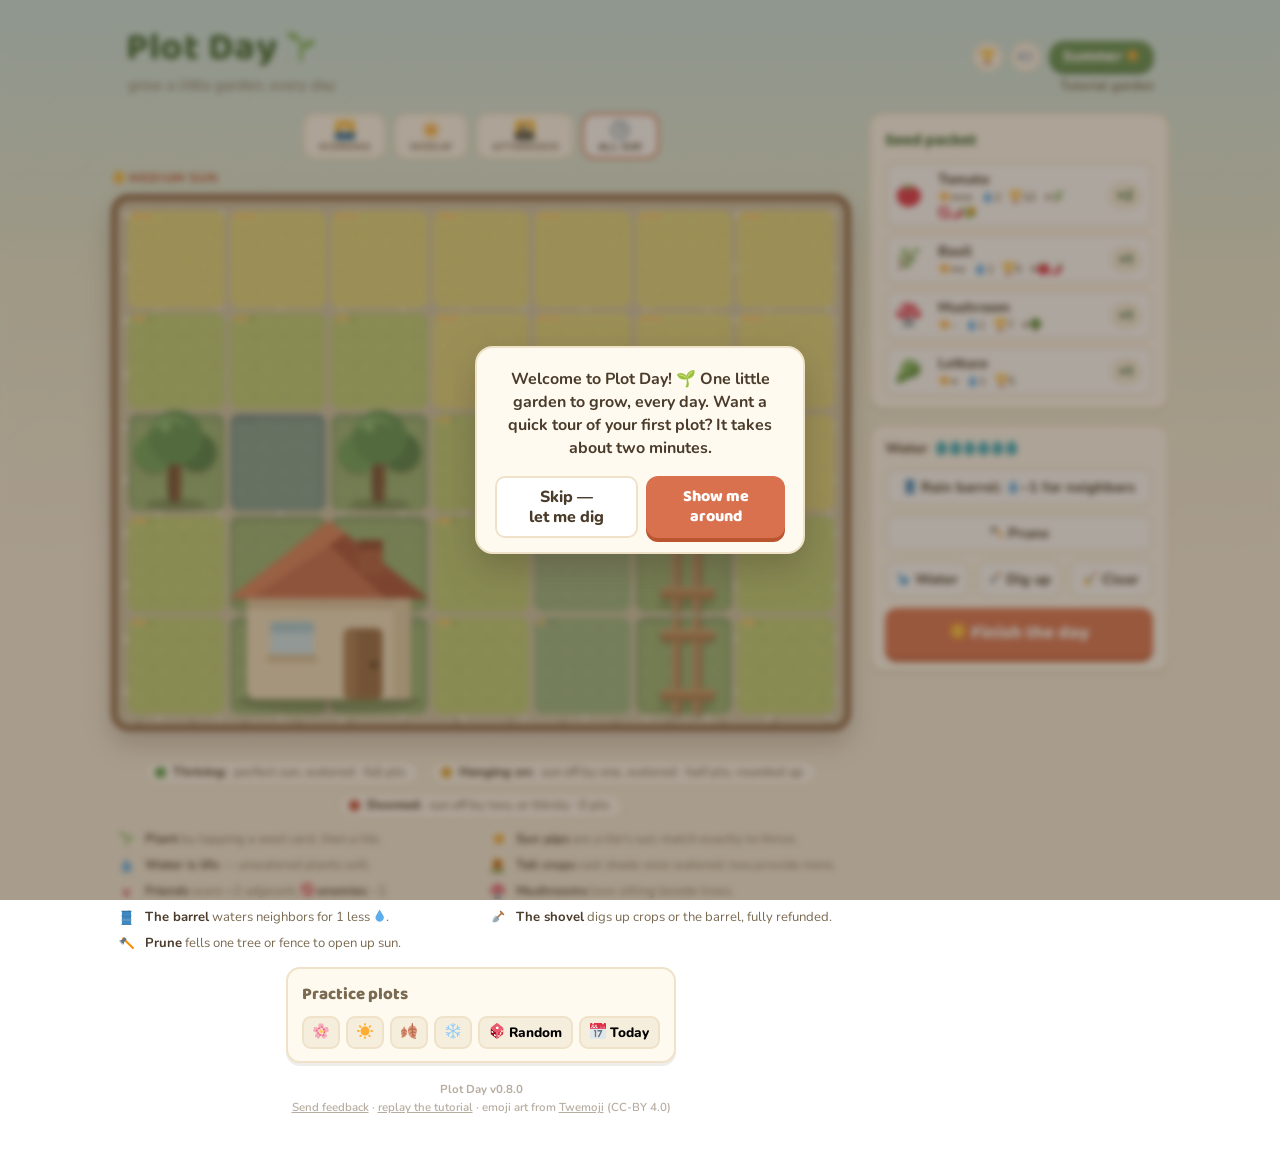
==== commit a3d65ae5: "Trophy cabinet: calendar, lifetime stats, and hard mode (v0.8.0) New masthead trophy button opens th" ====
--- a/index.html
+++ b/index.html
@@ -22,6 +22,7 @@
   </div>
   <div class="day-block">
     <div class="day-row">
+      <button id="cabinet-btn" class="mute-btn" type="button" title="Trophy cabinet & garden calendar"><img class="em" src="assets/emoji/1f3c6.svg" alt="trophies"></button>
       <button id="mute-btn" class="mute-btn" type="button"></button>
       <span id="season-badge" class="season-badge"></span>
     </div>
@@ -158,6 +159,30 @@
   </div>
 </div>
 
+<!-- ============ TROPHY CABINET: calendar, stats, first settings ============ -->
+<div class="results-scrim" id="cabinet-scrim" hidden>
+  <div class="cabinet-card">
+    <button id="cabinet-x" class="results-x" type="button" title="Back to the garden">✕</button>
+    <h2>Trophy cabinet <img class="em" src="assets/emoji/1f3c6.svg" alt=""></h2>
+    <div id="cabinet-shelf" class="cabinet-shelf"></div>
+    <div id="cabinet-stats" class="cabinet-stats"></div>
+    <div class="cal-head">
+      <button id="cal-prev" class="cal-nav" type="button" title="Earlier month">◂</button>
+      <span id="cal-title" class="cal-title"></span>
+      <button id="cal-next" class="cal-nav" type="button" title="Later month">▸</button>
+    </div>
+    <div class="cal-dow"><span>S</span><span>M</span><span>T</span><span>W</span><span>T</span><span>F</span><span>S</span></div>
+    <div id="cal-grid" class="cal-grid"></div>
+    <div id="cal-detail" class="cal-detail" hidden></div>
+    <div class="settings-row">
+      <label class="hard-toggle">
+        <input type="checkbox" id="hardmode-toggle">
+        <span><strong>Hard mode</strong> — hide the math: points, ♥/⚠ and −1 badges, and the running tally. Sun pips and status rings stay. Hard-mode shares wear a 🎓.</span>
+      </label>
+    </div>
+  </div>
+</div>
+
 <button class="bot-banner" id="bot-banner" hidden></button>
 
 <!-- ============ TUTORIAL CALLOUT (anchored beside its target) ============ -->
--- a/style.css
+++ b/style.css
@@ -210,6 +210,8 @@
 }
 .scene .s-tree svg { inset: -14% -10% -2% -10%; width: 120%; height: 116%; }
 .scene .s-house svg { inset: -8% -4% 0 -4%; width: 108%; height: 108%; }
+/* glass casts barely any shadow — it's a window, not a wall */
+.scene .s-glass svg { filter: drop-shadow(0 2px 2px rgba(58, 45, 25, .16)); }
 
 .tile {
   position: relative;
@@ -349,7 +351,15 @@
 .scene .s-tree img { inset: -16% -12% -4% -12%; width: 124%; height: 120%; }
 .scene .s-house img { inset: -10% -8% -2% -8%; width: 116%; height: 112%; }
 
-.tile:not(.obstacle):hover { transform: translateY(-2px); box-shadow: 0 4px 8px rgba(0,0,0,.18); z-index: 2; }
+/* hover-capable devices only: on touch, :hover sticks after a tap and the
+   lift shadow was REPLACING the status ring (the "my red outline vanished"
+   bug). Rings ride along explicitly so desktop hover never hides truth. */
+@media (hover: hover) {
+  .tile:not(.obstacle):hover { transform: translateY(-2px); box-shadow: 0 4px 8px rgba(0, 0, 0, .18); z-index: 2; }
+  .tile.status-thrive:hover { box-shadow: 0 4px 8px rgba(0, 0, 0, .18), inset 0 0 0 3px var(--thrive); }
+  .tile.status-ok:hover     { box-shadow: 0 4px 8px rgba(0, 0, 0, .18), inset 0 0 0 3px var(--ok); }
+  .tile.status-dead:hover   { box-shadow: 0 4px 8px rgba(0, 0, 0, .18), inset 0 0 0 3px var(--dead); }
+}
 
 /* sun pips */
 .pips {
@@ -538,6 +548,11 @@
   color: var(--ink);
   border: 1.5px dashed var(--ink-soft);
 }
+/* the plan outruns the water: the "if watered" promise can't be kept */
+.tally-chip.ghost.over {
+  color: var(--dead);
+  border-color: var(--dead);
+}
 .tally-chip[hidden] { display: none; }
 .arc-label {
   text-align: center;
@@ -618,6 +633,16 @@
 
 /* water + tools */
 .water-meter { display: flex; align-items: center; gap: 8px; margin-bottom: 10px; }
+/* a failed watering shakes the meter — a dry can must never read as a dead button */
+.water-meter.denied { animation: deny-shake .4s ease; }
+.water-meter.denied .water-label, .water-meter.denied .water-count { color: var(--dead); }
+@keyframes deny-shake {
+  0%, 100% { transform: translateX(0); }
+  20% { transform: translateX(-5px); }
+  40% { transform: translateX(5px); }
+  60% { transform: translateX(-3px); }
+  80% { transform: translateX(3px); }
+}
 .water-label { font-weight: 800; font-size: .9rem; white-space: nowrap; }
 .short-label { display: none; }
 .water-count { display: none; font-weight: 800; }
@@ -1039,6 +1064,130 @@
   line-height: 1.25;
 }
 /* the conventional exit, top corner; "Look at garden" retired in its favor */
+/* ---------- trophy cabinet & calendar (paper, not dusk: it's a noon visit) ---------- */
+.cabinet-card {
+  position: relative;
+  background: var(--card);
+  border: 2px solid var(--paper-deep);
+  border-radius: 18px;
+  padding: 16px 16px 14px;
+  width: min(430px, 100%);
+  max-height: min(92vh, 720px);
+  overflow-y: auto;
+  box-shadow: 0 14px 36px rgba(74, 59, 42, .35);
+}
+.cabinet-card h2 {
+  margin: 0 0 10px;
+  font-family: "Baloo 2", sans-serif;
+  color: var(--leaf-deep);
+  font-size: 1.3rem;
+}
+.cabinet-card h2 .em { width: 1.1rem; height: 1.1rem; vertical-align: -.12rem; }
+.cabinet-card .results-x {
+  border-color: var(--paper-deep);
+  background: var(--paper);
+  color: var(--ink-soft);
+}
+.cabinet-card .results-x:hover { border-color: var(--terracotta); }
+.cabinet-shelf {
+  display: flex;
+  justify-content: space-between;
+  gap: 4px;
+  background: var(--paper);
+  border: 2px solid var(--paper-deep);
+  border-radius: 12px;
+  padding: 8px 10px;
+  margin-bottom: 8px;
+}
+.shelf-slot { display: flex; align-items: center; gap: 3px; font-weight: 800; font-size: .78rem; color: var(--ink); }
+.shelf-slot .ribbon-svg { width: 26px; height: 26px; animation: none; filter: none; }
+.shelf-slot.none { opacity: .3; }
+.cabinet-stats { font-size: .8rem; font-weight: 700; color: var(--ink-soft); margin-bottom: 12px; line-height: 1.55; }
+.cabinet-stats .em { width: .85rem; height: .85rem; vertical-align: -.12rem; }
+.cal-head { display: flex; align-items: center; justify-content: space-between; margin-bottom: 4px; }
+.cal-title { font-family: "Baloo 2", sans-serif; font-weight: 700; color: var(--ink); }
+.cal-nav {
+  width: 30px; height: 30px;
+  border-radius: 8px;
+  border: 2px solid var(--paper-deep);
+  background: var(--paper);
+  font-weight: 800;
+  color: var(--ink);
+  cursor: pointer;
+}
+.cal-nav:disabled { opacity: .3; cursor: default; }
+.cal-dow {
+  display: grid; grid-template-columns: repeat(7, 1fr); gap: 4px;
+  font-size: .6rem; font-weight: 800; color: var(--ink-soft);
+  text-align: center;
+  margin-bottom: 3px;
+}
+.cal-grid { display: grid; grid-template-columns: repeat(7, 1fr); gap: 4px; }
+.cal-cell {
+  position: relative;
+  aspect-ratio: 1;
+  border-radius: 9px;
+  border: 1.5px solid var(--paper-deep);
+  background: var(--paper);
+  display: flex; align-items: center; justify-content: center;
+  cursor: pointer;
+  padding: 0;
+  font-family: "Nunito", sans-serif;
+}
+.cal-cell.pad { visibility: hidden; }
+.cal-cell.off { opacity: .3; cursor: default; }
+.cal-cell.missed { background: transparent; }
+.cal-cell.today { border: 2px solid var(--terracotta); }
+.cal-cell i {
+  position: absolute; top: 2px; left: 4px;
+  font-style: normal; font-size: .55rem; font-weight: 800;
+  color: var(--ink-soft);
+}
+.cal-cell .ribbon-svg { width: 56%; height: 56%; margin-top: 5px; animation: none; filter: drop-shadow(0 1px 1px rgba(0, 0, 0, .2)); }
+.cal-cell .em { width: 42%; height: 42%; margin-top: 6px; opacity: .75; } /* sprout: played, no ribbon */
+.cal-dot {
+  width: 9px; height: 9px;
+  border-radius: 50%;
+  background: var(--terracotta);
+  margin-top: 6px;
+  animation: dotPulse 1.6s ease-in-out infinite;
+}
+@keyframes dotPulse { 0%, 100% { transform: scale(1); opacity: 1; } 50% { transform: scale(.7); opacity: .55; } }
+.cal-detail {
+  background: var(--paper);
+  border: 2px solid var(--paper-deep);
+  border-radius: 12px;
+  padding: 8px 11px;
+  margin-top: 10px;
+  font-size: .78rem;
+  font-weight: 700;
+  color: var(--ink);
+  line-height: 1.6;
+}
+.cal-detail[hidden] { display: none; }
+.cal-detail .em { width: .85rem; height: .85rem; vertical-align: -.12rem; }
+.cal-detail-ribbon { display: inline-flex; align-items: center; gap: 4px; margin-left: 8px; }
+.cal-detail .ribbon-svg { width: 20px; height: 20px; animation: none; filter: none; vertical-align: -5px; }
+.settings-row { border-top: 2px dashed var(--paper-deep); margin-top: 14px; padding-top: 11px; }
+.hard-toggle {
+  display: flex;
+  gap: 9px;
+  align-items: flex-start;
+  font-size: .76rem;
+  font-weight: 600;
+  color: var(--ink-soft);
+  line-height: 1.5;
+  cursor: pointer;
+}
+.hard-toggle input { width: 18px; height: 18px; margin-top: 1px; flex: 0 0 auto; accent-color: var(--terracotta); cursor: pointer; }
+.hard-toggle strong { color: var(--ink); }
+
+/* hard mode: the math disappears, the truth stays (pips, rings, drops) */
+body.hardmode .pts-badge,
+body.hardmode .friend-badge,
+body.hardmode .zone-badge,
+body.hardmode .tally-chip { display: none !important; }
+
 .results-x {
   position: absolute;
   top: 10px;
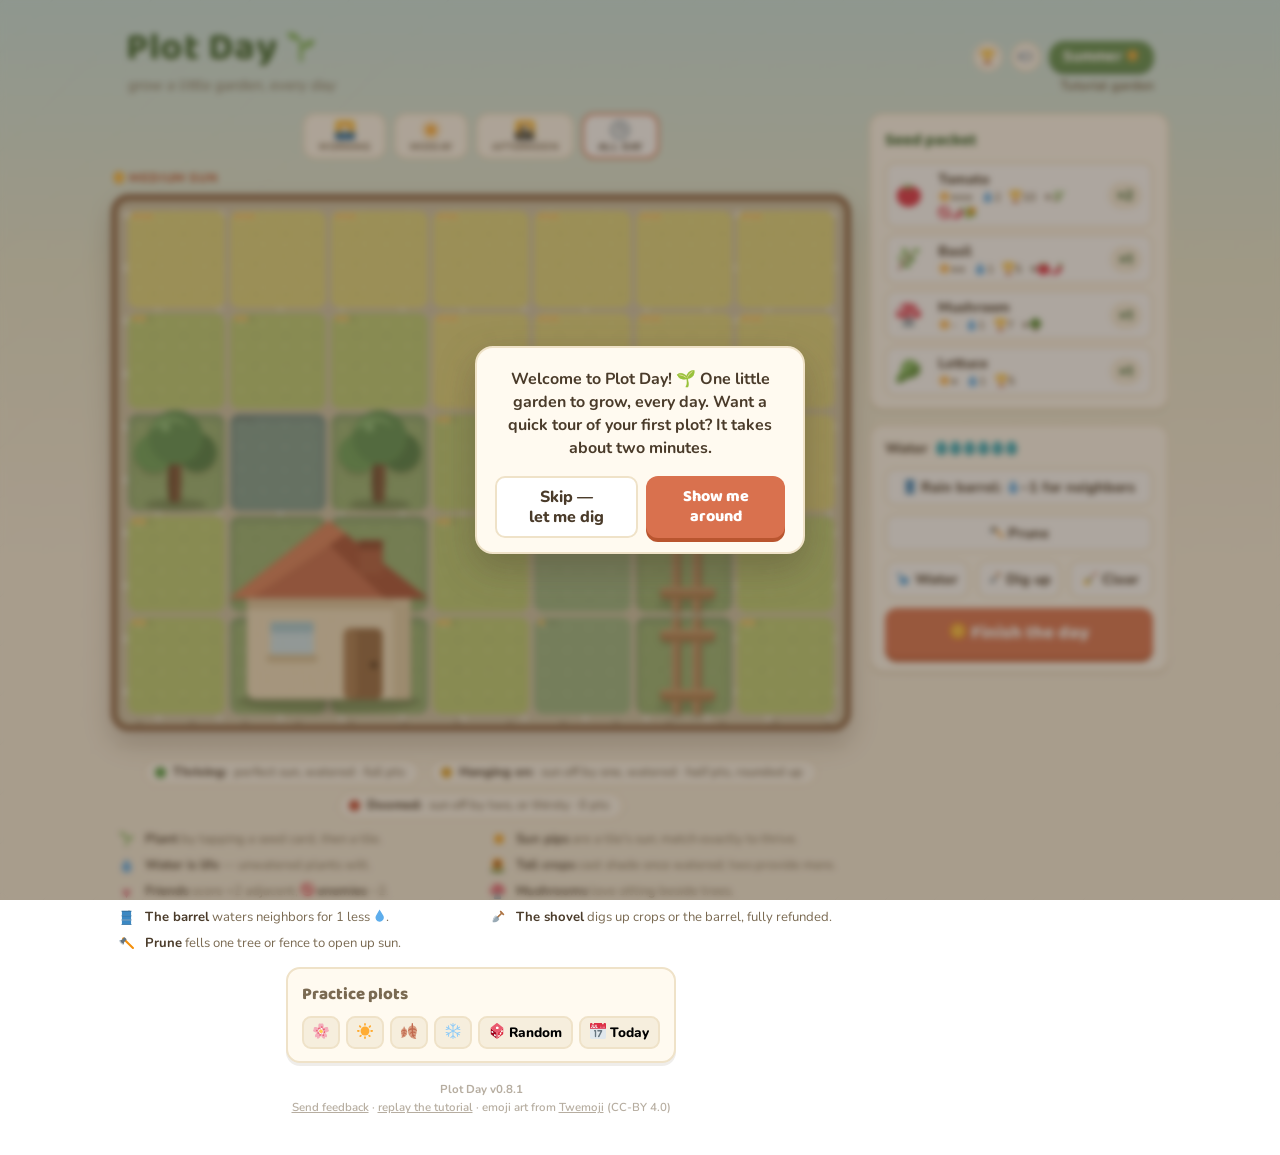
==== commit 75904dd7: "Calendar selection highlight + copy convention (v0.8.1) - Tapping a calendar day now lights its cell" ====
--- a/index.html
+++ b/index.html
@@ -177,7 +177,7 @@
     <div class="settings-row">
       <label class="hard-toggle">
         <input type="checkbox" id="hardmode-toggle">
-        <span><strong>Hard mode</strong> — hide the math: points, ♥/⚠ and −1 badges, and the running tally. Sun pips and status rings stay. Hard-mode shares wear a 🎓.</span>
+        <span><strong>Hard mode:</strong> hides the points, ♥/⚠ and −1 badges, and the running tally. Sun pips and status rings stay. Hard-mode shares wear a 🎓.</span>
       </label>
     </div>
   </div>
--- a/style.css
+++ b/style.css
@@ -1138,6 +1138,8 @@
 .cal-cell.off { opacity: .3; cursor: default; }
 .cal-cell.missed { background: transparent; }
 .cal-cell.today { border: 2px solid var(--terracotta); }
+/* the day whose card is open below — leaf, so it never reads as "today" */
+.cal-cell.selected { border: 2px solid var(--leaf-deep); background: #e9f1da; }
 .cal-cell i {
   position: absolute; top: 2px; left: 4px;
   font-style: normal; font-size: .55rem; font-weight: 800;
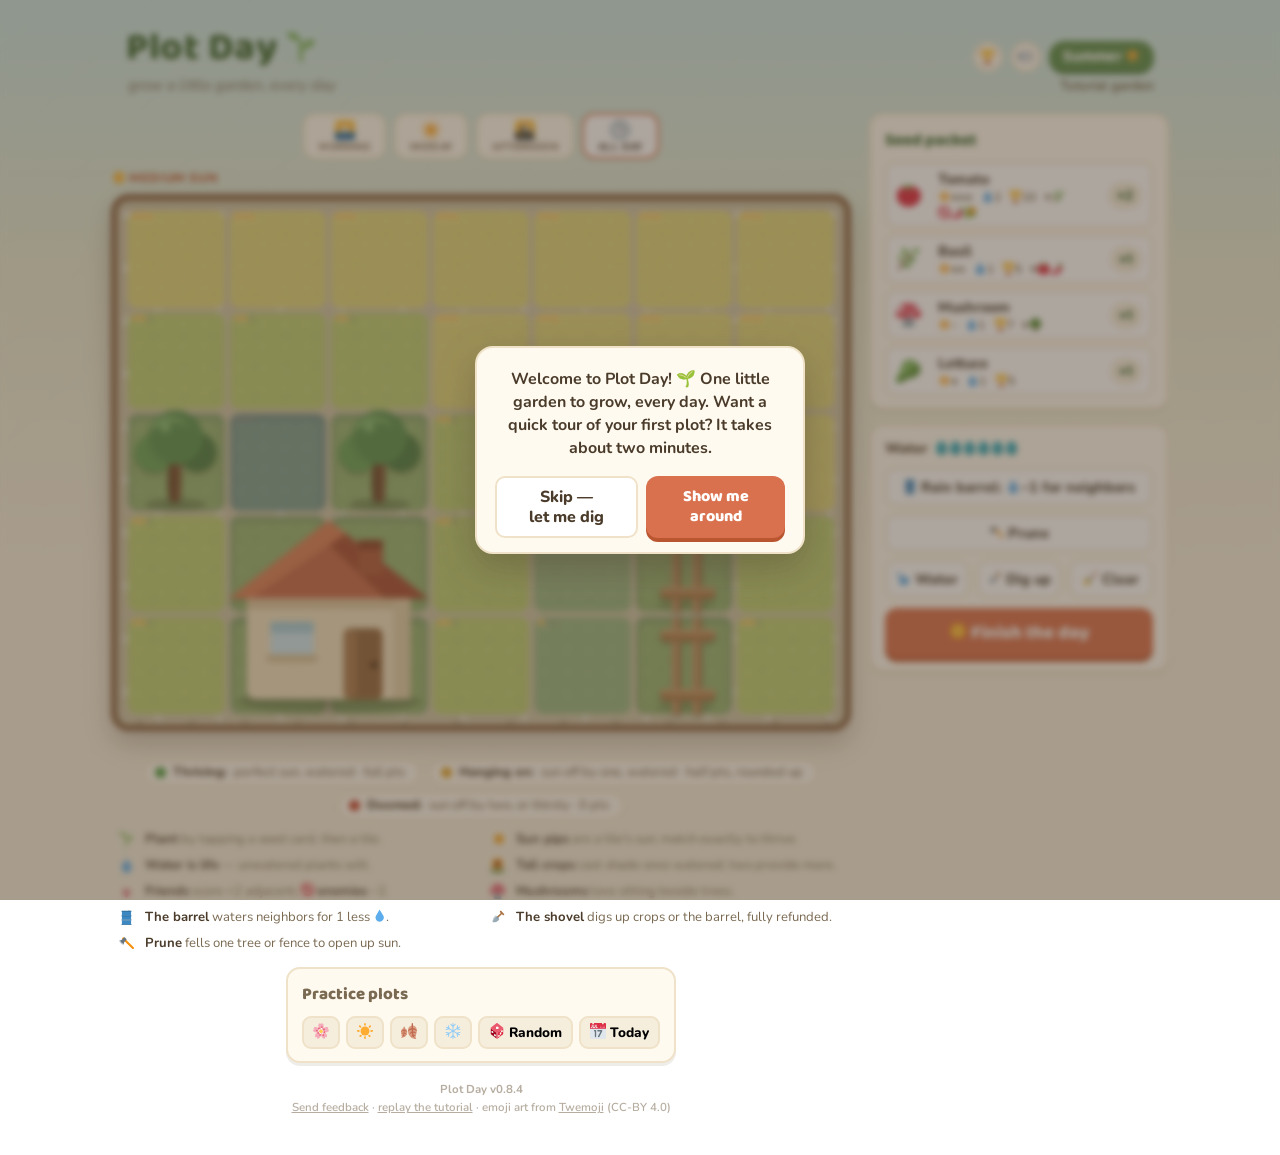
==== commit 502aea84: "Finish is no longer a landmine (v0.8.4) User accidentally finished a practice board mid-planning and" ====
--- a/index.html
+++ b/index.html
@@ -152,6 +152,7 @@
       <button id="share-btn" class="finish-btn" hidden><img class="em" src="assets/emoji/1f331.svg" alt=""> Share result</button>
       <button id="copy-btn" class="finish-btn"><img class="em" src="assets/emoji/1f4cb.svg" alt=""> Copy result</button>
       <button id="bot-btn" class="tool-btn" disabled><img class="em" src="assets/emoji/1f916.svg" alt=""> See the bot's garden</button>
+      <button id="tend-btn" class="tool-btn" hidden><img class="em" src="assets/emoji/1f331.svg" alt=""> Keep tending this plot</button>
       <button id="replay-btn" class="tool-btn" hidden><img class="em" src="assets/emoji/1f501.svg" alt=""> Replay this board (practice)</button>
       <button id="today-return-btn" class="tool-btn" hidden><img class="em" src="assets/emoji/1f4c5.svg" alt=""> Back to today's plot</button>
       <button id="again-btn" class="tool-btn"><img class="em" src="assets/emoji/1f3b2.svg" alt=""> Another plot</button>
--- a/style.css
+++ b/style.css
@@ -374,7 +374,13 @@
   background: #f5a623;
   box-shadow: 0 0 0 1px rgba(255,255,255,.6);
 }
-.pip.off { background: rgba(74,59,42,.18); box-shadow: none; }
+/* empty pip = hollow socket: light fill + dark ring reads on every
+   seasonal palette (a flat low-alpha dot vanished on winter's pale tiles) */
+.pip.off {
+  background: rgba(255, 255, 255, .4);
+  border: 1.2px solid rgba(74, 59, 42, .5);
+  box-shadow: none;
+}
 
 /* ghost shade: what watering the placed talls would add */
 .tile .gveil {
@@ -403,7 +409,9 @@
 .board[data-view="am"]   .tile.shade-am   .veil,
 .board[data-view="noon"] .tile.shade-noon .veil,
 .board[data-view="pm"]   .tile.shade-pm   .veil { opacity: 1; }
-.board:not([data-view="day"]) .pips { opacity: .25; }
+/* phase views: pips step back so the shade veils star — but stay countable
+   (.25 forced a round-trip to all-day just to read a shaded tile's sun) */
+.board:not([data-view="day"]) .pips { opacity: .45; }
 
 /* plant on tile */
 .tile .crop {
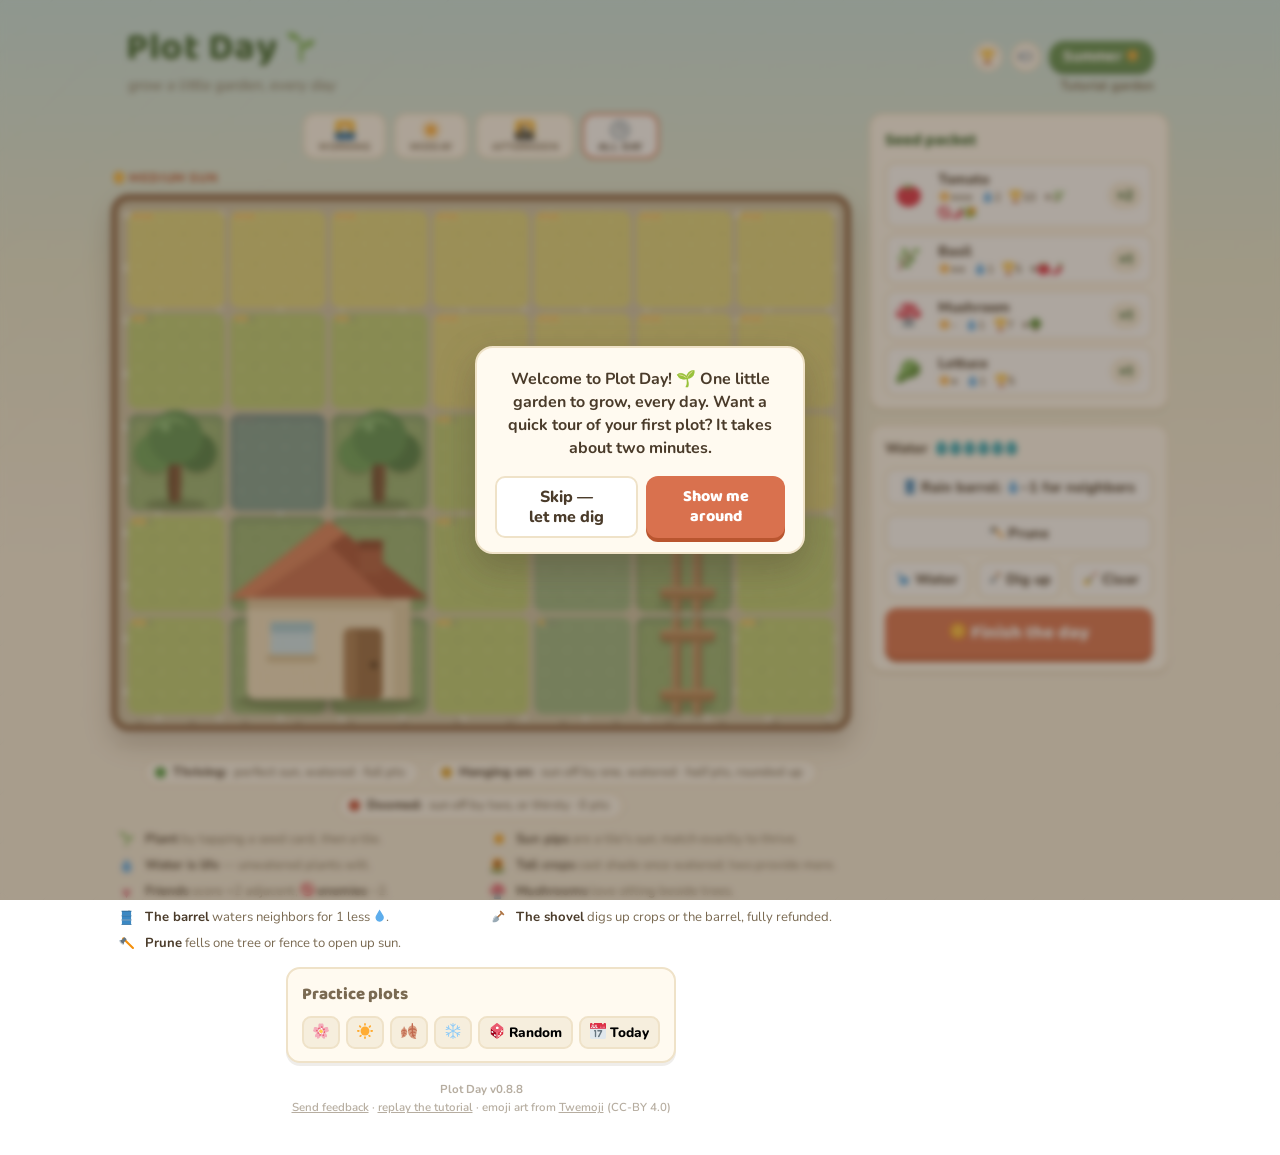
==== commit 519f7038: "Practice flow: jump to the board, reroll from it (v0.8.8) Picking a practice plot scrolled nowhere, " ====
--- a/index.html
+++ b/index.html
@@ -42,6 +42,7 @@
     </div>
     <div class="board-meta">
       <p class="arc-label" id="arc-label"></p>
+      <button class="tally-chip reroll-chip" id="reroll-chip" type="button" title="Roll another practice plot" hidden><img class="em" src="assets/emoji/1f3b2.svg" alt=""> reroll</button>
       <span class="tally-chip" id="tally-chip" hidden></span>
     </div>
     <div id="board" class="board" data-view="day"></div>
--- a/style.css
+++ b/style.css
@@ -562,6 +562,16 @@
   border-color: var(--dead);
 }
 .tally-chip[hidden] { display: none; }
+/* reroll: a tappable twin of the tally chip, terracotta so it reads as a verb */
+.reroll-chip {
+  cursor: pointer;
+  background: var(--terracotta);
+  border: 1.5px solid var(--terracotta-deep);
+  box-shadow: 0 2px 0 var(--terracotta-deep);
+  font-family: inherit;
+}
+.reroll-chip:active { transform: translateY(1px); box-shadow: 0 1px 0 var(--terracotta-deep); }
+.reroll-chip[hidden] { display: none; }
 .arc-label {
   text-align: center;
   margin: 0 0 8px;
@@ -1196,7 +1206,7 @@
 body.hardmode .pts-badge,
 body.hardmode .friend-badge,
 body.hardmode .zone-badge,
-body.hardmode .tally-chip { display: none !important; }
+body.hardmode #tally-chip { display: none !important; } /* the SCORE chip, not the reroll verb beside it */
 
 .results-x {
   position: absolute;
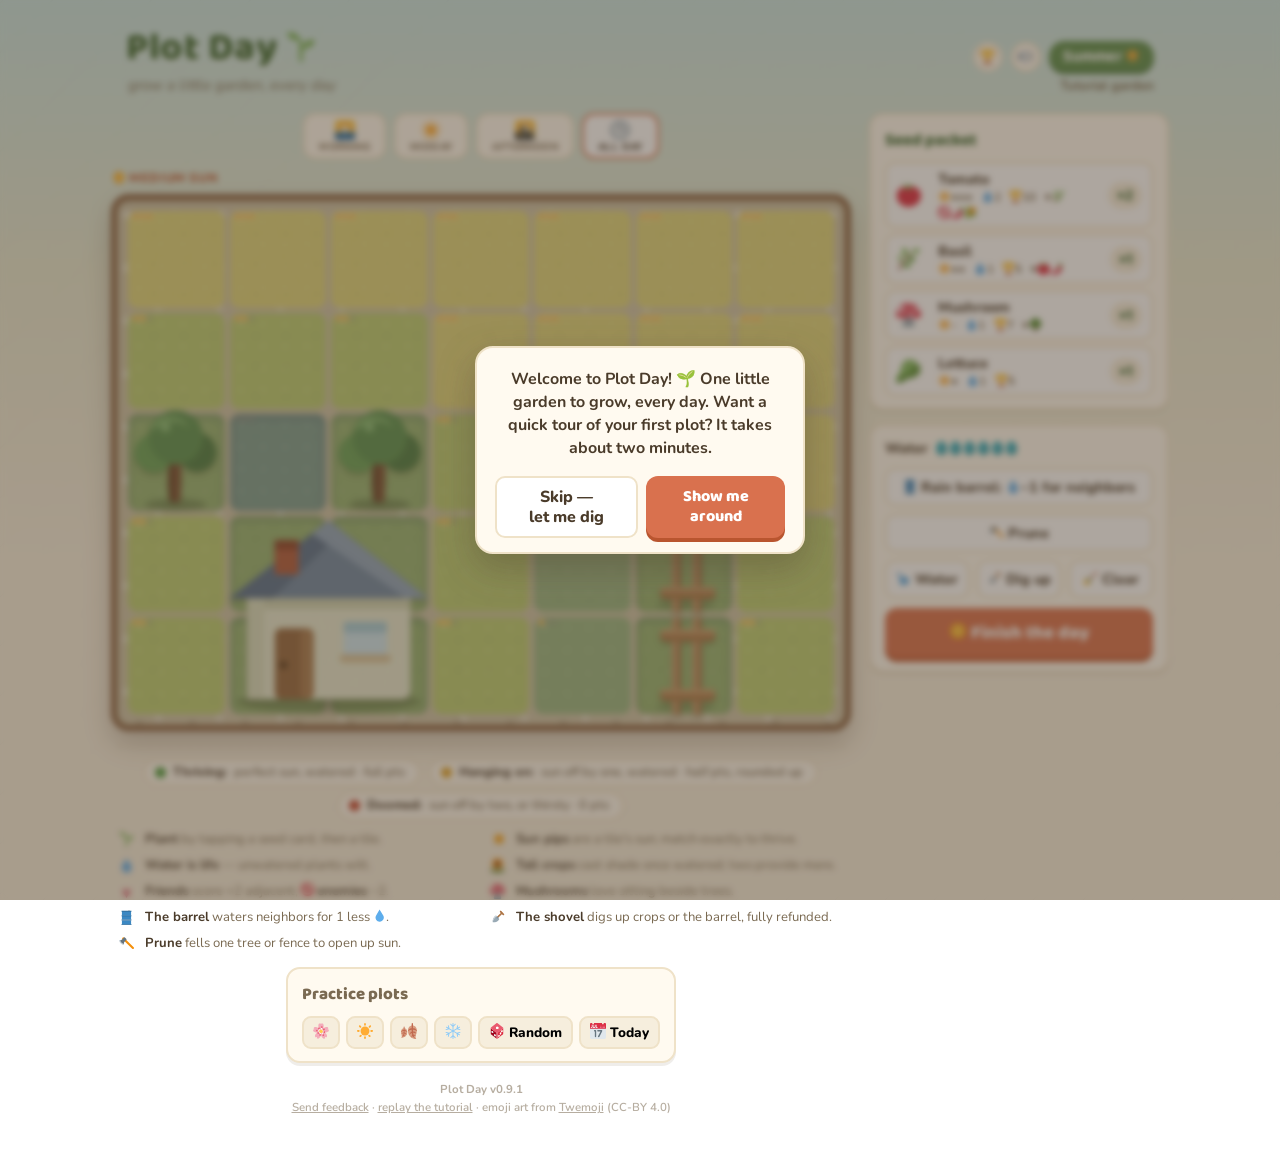
==== commit 0527e6d9: "Winter first-contact legibility: de-iced greenhouse, "tender" defined (v0.9.1) Fifth playtester's fi" ====
--- a/index.html
+++ b/index.html
@@ -90,6 +90,8 @@
         <li><img class="gi" src="assets/emoji/1f6e2.svg" alt=""><span><strong>The barrel</strong> waters neighbors for 1 less <img class="em" src="assets/emoji/1f4a7.svg" alt="water">.</span></li>
         <li><img class="gi" src="assets/emoji/shovel.svg" alt=""><span><strong>The shovel</strong> digs up crops or the barrel, fully refunded.</span></li>
         <li><img class="gi" src="assets/emoji/1fa93.svg" alt=""><span><strong>Prune</strong> fells one tree or fence to open up sun.</span></li>
+        <li class="winter-note"><img class="gi" src="assets/emoji/2744.svg" alt=""><span><strong>Tender crops</strong> freeze outside — only the greenhouse keeps them alive.</span></li>
+        <li class="winter-note"><img class="gi" src="assets/emoji/1f6e2.svg" alt=""><span><strong>The barrel</strong> freezes solid outdoors; shelter it under glass.</span></li>
       </ul>
     </div>
 
--- a/style.css
+++ b/style.css
@@ -212,6 +212,12 @@
 .scene .s-house svg { inset: -8% -4% 0 -4%; width: 108%; height: 108%; }
 /* glass casts barely any shadow — it's a window, not a wall */
 .scene .s-glass svg { filter: drop-shadow(0 2px 2px rgba(58, 45, 25, .16)); }
+/* chimney smoke: a barely-there winter drift, cozy not busy */
+.scene .chimney-smoke { animation: smokeDrift 3.8s ease-in-out infinite alternate; }
+@keyframes smokeDrift {
+  from { transform: translateY(0); opacity: 1; }
+  to { transform: translateY(-2.5px); opacity: .75; }
+}
 
 .tile {
   position: relative;
@@ -337,7 +343,7 @@
 .crop-art.tall-art.flip { transform: translateX(-50%) scaleX(-1); }
 .scene .structure.flip img { transform: scaleX(-1); }
 .scene .structure.gflipx svg { transform: scaleX(-1); }
-.scene .structure.gflipy svg { transform: scaleY(-1); }
+/* gflipy retired: the doors-away garage is now drawn as a proper back view */
 
 .scene .structure img {
   position: absolute;
@@ -769,6 +775,10 @@
   background: #f5a623;
   box-shadow: 0 0 0 1.5px rgba(255, 255, 255, .7), 0 1px 2px rgba(74, 59, 42, .25);
 }
+/* winter-only guide lines: "tender" is jargon until someone says it plainly,
+   and the generic barrel line is misleading when the barrel can freeze */
+.guide .winter-note { display: none; }
+body.season-winter .guide .winter-note { display: grid; }
 .guide .gi-heart {
   color: #d4566f;
   font-weight: 800;
@@ -1264,6 +1274,14 @@
   margin-top: 8px;
   font-weight: 700;
 }
+/* the bot verdict: its own controlled line under the skill number */
+.skill-hero .skill-sub {
+  display: block;
+  font-size: .82rem;
+  font-weight: 800;
+  margin-top: 3px;
+  color: #e8cf9f;
+}
 .par-score {
   font-weight: 800;
   color: #bfb39b;
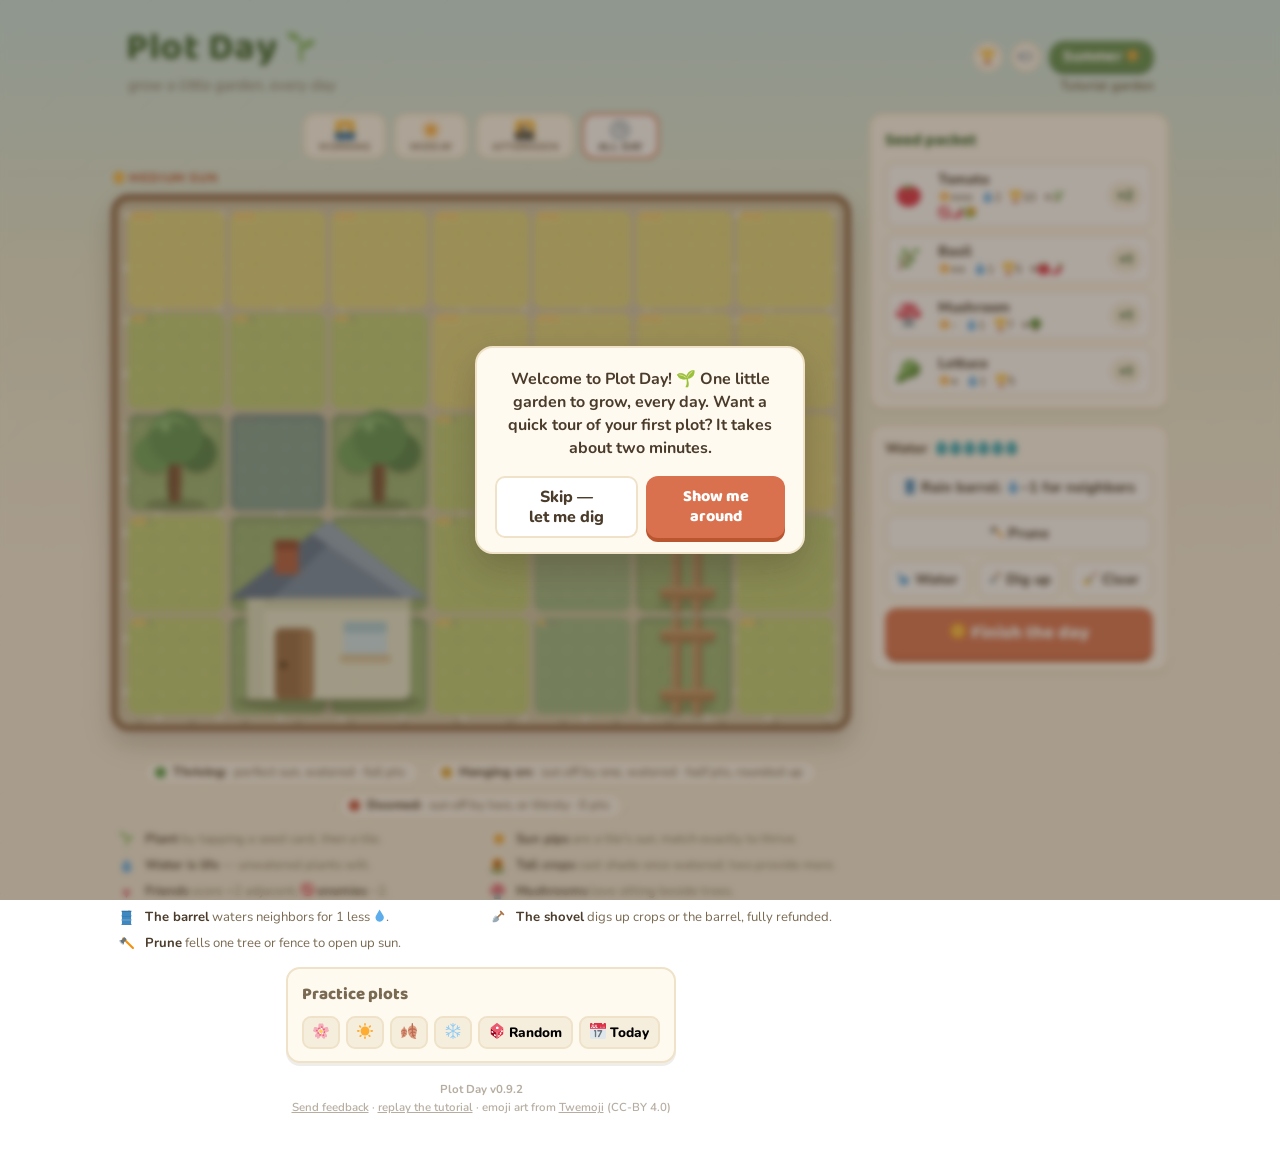
==== commit d6f7f7d5: "Greenhouse reads as a growing zone; tighten winter guide (v0.9.2) Following the 5th playtester's "lo" ====
--- a/index.html
+++ b/index.html
@@ -90,8 +90,7 @@
         <li><img class="gi" src="assets/emoji/1f6e2.svg" alt=""><span><strong>The barrel</strong> waters neighbors for 1 less <img class="em" src="assets/emoji/1f4a7.svg" alt="water">.</span></li>
         <li><img class="gi" src="assets/emoji/shovel.svg" alt=""><span><strong>The shovel</strong> digs up crops or the barrel, fully refunded.</span></li>
         <li><img class="gi" src="assets/emoji/1fa93.svg" alt=""><span><strong>Prune</strong> fells one tree or fence to open up sun.</span></li>
-        <li class="winter-note"><img class="gi" src="assets/emoji/2744.svg" alt=""><span><strong>Tender crops</strong> freeze outside — only the greenhouse keeps them alive.</span></li>
-        <li class="winter-note"><img class="gi" src="assets/emoji/1f6e2.svg" alt=""><span><strong>The barrel</strong> freezes solid outdoors; shelter it under glass.</span></li>
+        <li class="winter-note"><img class="gi" src="assets/emoji/2744.svg" alt=""><span><strong>Tender crops</strong> freeze outside the greenhouse.</span></li>
       </ul>
     </div>
 
--- a/style.css
+++ b/style.css
@@ -190,6 +190,13 @@
     #b9c3c4;
   background-size: 47px 53px, 61px 41px, 53px 67px, auto;
 }
+/* greenhouse interior reads as a warm GROWING zone — green tiles vs the
+   pale snow outside (a playtester read the glass as ice). Sun gradient is
+   preserved so shelter triage on sun still reads at a glance. */
+.board.winter .tile.inside[data-sun="3"] { background-color: #d4ebbf; }
+.board.winter .tile.inside[data-sun="2"] { background-color: #bfe0a8; }
+.board.winter .tile.inside[data-sun="1"] { background-color: #a6d094; }
+.board.winter .tile.inside[data-sun="0"] { background-color: #8fbd84; }
 
 /* illustrated structures drawn over the grid */
 .scene {
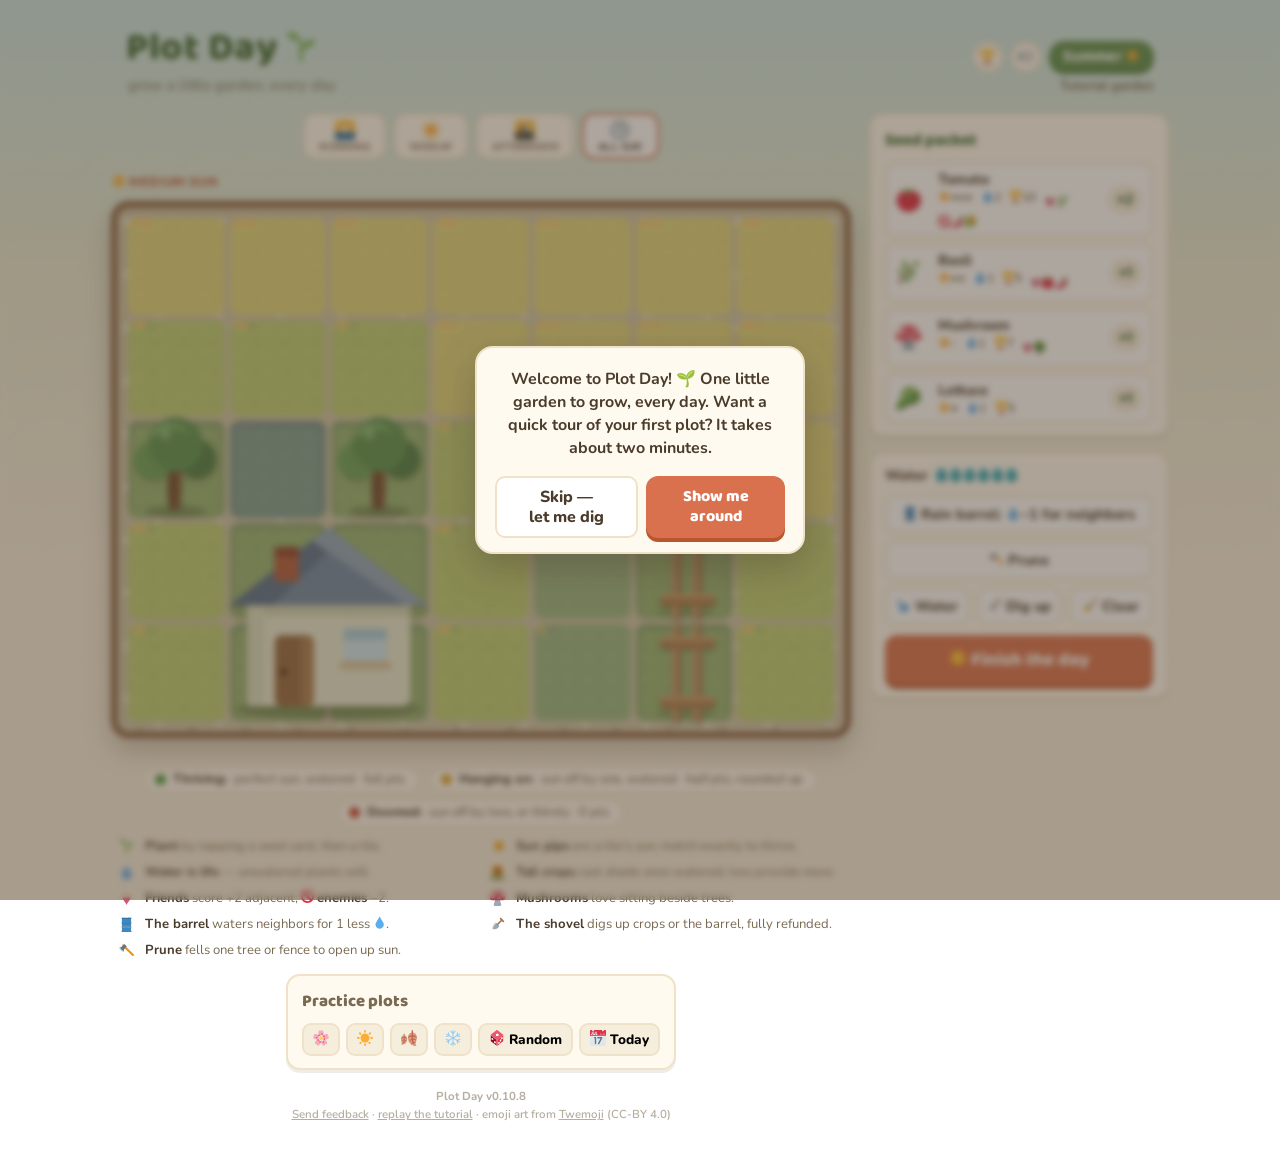
==== commit 85dc1a01: "PWA install nudge + sync in-app VERSION (v0.10.8) Gentle, dismissible banner above the masthead nudg" ====
--- a/index.html
+++ b/index.html
@@ -15,6 +15,17 @@
 </head>
 <body>
 
+<!-- ============ INSTALL NUDGE (keeps returning players' data safe) ============ -->
+<div class="install-nudge" id="install-nudge" hidden>
+  <img class="em" src="assets/emoji/1f3c6.svg" alt="">
+  <span class="install-text">
+    <span class="install-android">Add Plot&nbsp;Day to your home screen so your trophy cabinet can't get lost.</span>
+    <span class="install-ios">Keep your trophy cabinet safe — tap the Share button, then “Add to Home Screen.”</span>
+  </span>
+  <button id="install-go" class="install-go" type="button">Add</button>
+  <button id="install-x" class="install-x" type="button" aria-label="Not now">✕</button>
+</div>
+
 <header class="masthead">
   <div class="title-block">
     <h1>Plot&nbsp;Day <img class="em em-lg" src="assets/emoji/1f331.svg" alt=""></h1>
--- a/style.css
+++ b/style.css
@@ -528,6 +528,52 @@
 }
 .bot-banner[hidden] { display: none; }
 
+/* install nudge: a gentle flow banner above the masthead (pushes content
+   down — never overlaps the mobile seed tray). Android shows the "Add"
+   button (fires the real prompt); iOS shows the Share→Add hint instead. */
+.install-nudge {
+  display: flex;
+  align-items: center;
+  gap: 10px;
+  padding: 9px 14px;
+  background: #5d8f4e;
+  color: #fff;
+  font-family: "Nunito", sans-serif;
+  font-weight: 700;
+  font-size: .85rem;
+  line-height: 1.3;
+}
+.install-nudge .em { width: 1.1rem; height: 1.1rem; flex: 0 0 auto; }
+.install-text { flex: 1 1 auto; }
+.install-go {
+  flex: 0 0 auto;
+  font-family: "Baloo 2", cursive;
+  font-weight: 700;
+  font-size: .85rem;
+  background: #fff;
+  color: #3c6b2f;
+  border: none;
+  border-radius: 999px;
+  padding: 5px 15px;
+  cursor: pointer;
+}
+.install-go:active { transform: translateY(1px); }
+.install-x {
+  flex: 0 0 auto;
+  background: transparent;
+  border: none;
+  color: rgba(255, 255, 255, .85);
+  font-size: 1rem;
+  line-height: 1;
+  padding: 2px 4px;
+  cursor: pointer;
+}
+.install-nudge[hidden] { display: none; }
+.install-ios { display: none; }
+.install-nudge.ios .install-android { display: none; }
+.install-nudge.ios .install-ios { display: inline; }
+.install-nudge.ios .install-go { display: none; }
+
 /* projected-status ring */
 .tile.status-thrive { box-shadow: inset 0 0 0 3px var(--thrive); }
 .tile.status-ok     { box-shadow: inset 0 0 0 3px var(--ok); }
@@ -551,6 +597,11 @@
   justify-content: space-between;
   gap: 8px;
   margin: 0 2px 8px;
+  /* reserve the chip's height (24px) so the row doesn't collapse — and shift
+     the board — when neither the reroll nor the tally chip is showing (e.g.
+     a barrel placed then dug up on an otherwise-untouched practice plot, or
+     hard mode where the tally chip is hidden entirely) */
+  min-height: 1.5rem;
 }
 .board-meta .arc-label { text-align: left; margin: 0; }
 .tally-chip {
@@ -652,6 +703,11 @@
   gap: 0 8px;
 }
 .seed-stats > span { white-space: nowrap; }
+/* the companion heart: the game's rose-pink (matching the board's ♥ badge),
+   sized to match the .82rem emoji/icons beside it (the foe 🚫, the crop
+   icons). A FIXED rem — not em — so it stays icon-sized on the smaller
+   mobile stats font instead of shrinking with the text. */
+.seed-stats .heart { color: #d4566f; font-size: 1.15rem; vertical-align: -.16rem; }
 .seed-qty {
   font-family: "Baloo 2", cursive;
   font-weight: 700;
